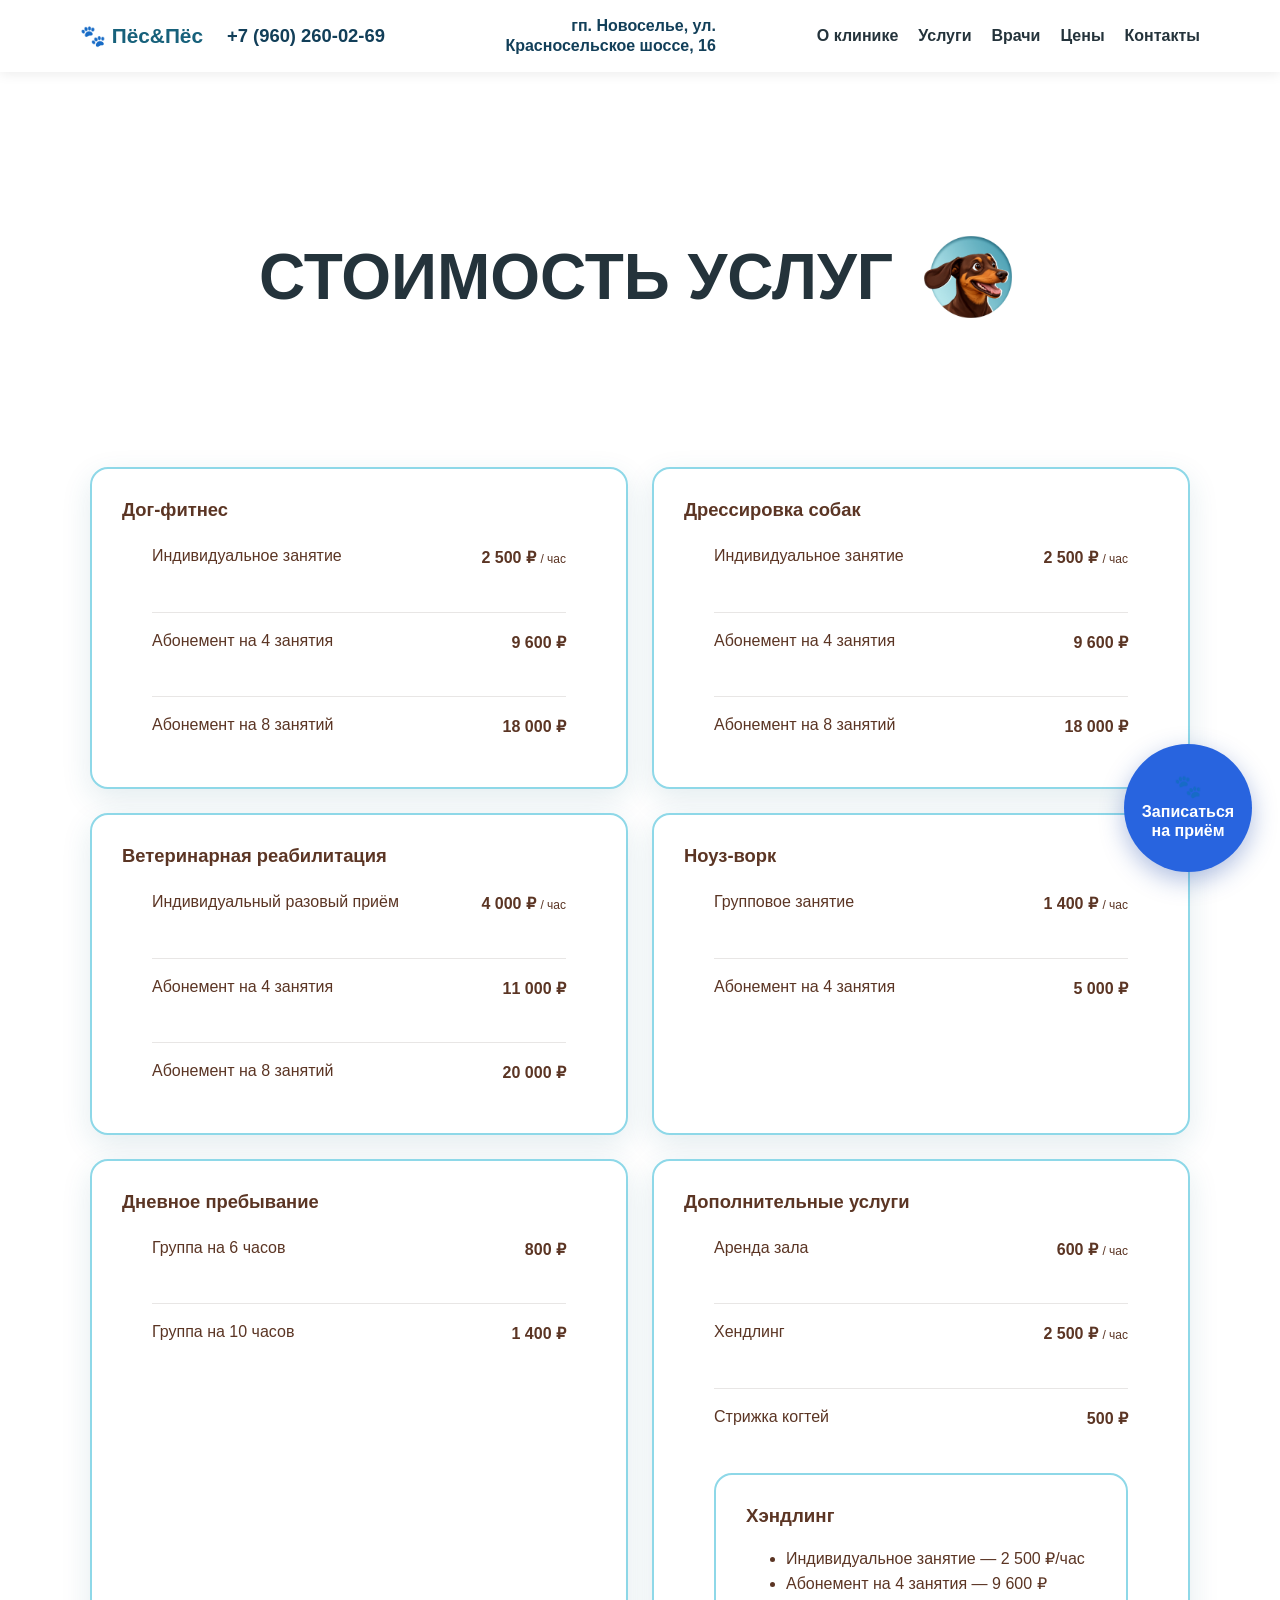
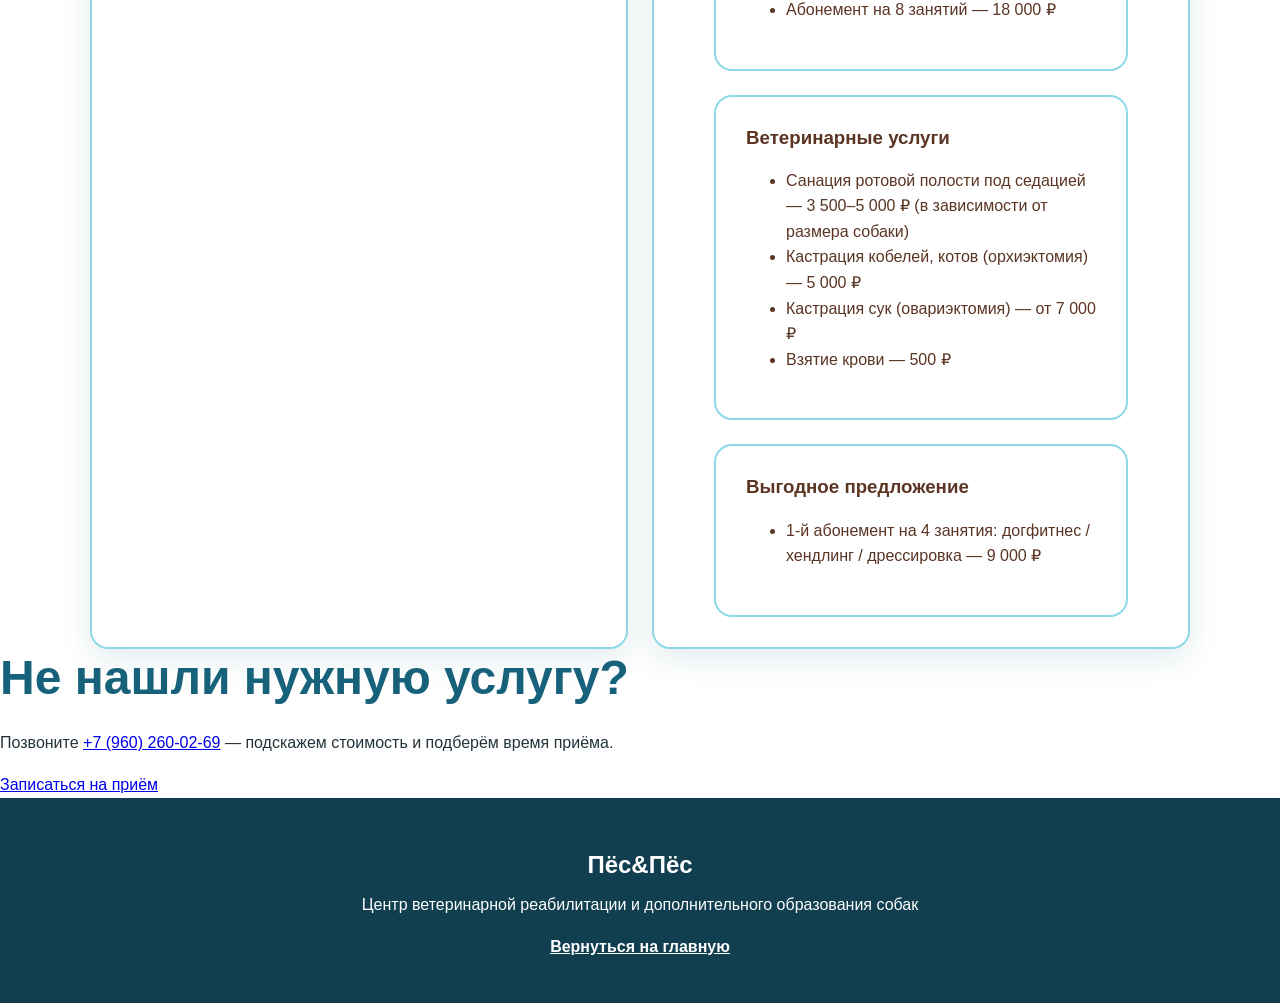
==== prices.html @ 6b0ade42 "Update prices.html" ====
<!DOCTYPE html>
<html lang="ru">
<head>
  <meta charset="UTF-8">
  <meta name="viewport" content="width=device-width, initial-scale=1.0">

  <title>Цены — Пёс&Пёс</title>

  <link rel="stylesheet" href="style.css">
</head>

<body>

  <header class="site-header">
  <div class="container header-inner">

    <a class="logo" href="index.html">
      🐾 Пёс&Пёс
    </a>

    <a class="header-phone" href="tel:+79602600269">
      +7 (960) 260-02-69
    </a>
<a
  class="header-address"
  href="https://yandex.ru/maps/?text=гп.%20Новоселье,%20ул.%20Красносельское%20шоссе,%2016"
  target="_blank"
  rel="noopener"
>
  гп. Новоселье, ул. Красносельское шоссе, 16
</a>
        <nav class="main-nav">
      <a href="index.html#about">О клинике</a>
      <a href="index.html#services">Услуги</a>
      <a href="index.html#doctors">Врачи</a>
      <a class="active" href="prices.html">Цены</a>
      <a href="index.html#contacts">Контакты</a>
    </nav>

  </div>
</header>

  <main>
  <section class="section prices-section">
      <div class="prices-title">
  <h1>СТОИМОСТЬ УСЛУГ</h1>

  <img
    class="prices-logo"
    src="logo-pes-pes.jpg"
    alt="Логотип Пёс&Пёс"
  >
</div>

  </section>

      <div class="prices-cards">

        <article class="card price-card">
          <h2>Дог-фитнес</h2>

          <div class="price-list">
            <div class="price-item">
              <span>Индивидуальное занятие</span>
              <strong>2 500 ₽ <small>/ час</small></strong>
            </div>

            <div class="price-item">
              <span>Абонемент на 4 занятия</span>
              <strong>9 600 ₽</strong>
            </div>

            <div class="price-item">
              <span>Абонемент на 8 занятий</span>
              <strong>18 000 ₽</strong>
            </div>
          </div>
        </article>

        <article class="card price-card">
          <h2>Дрессировка собак</h2>

          <div class="price-list">
            <div class="price-item">
              <span>Индивидуальное занятие</span>
              <strong>2 500 ₽ <small>/ час</small></strong>
            </div>

            <div class="price-item">
              <span>Абонемент на 4 занятия</span>
              <strong>9 600 ₽</strong>
            </div>

            <div class="price-item">
              <span>Абонемент на 8 занятий</span>
              <strong>18 000 ₽</strong>
            </div>
          </div>
        </article>

        <article class="card price-card price-card-featured">

          <h2>Ветеринарная реабилитация</h2>

          <div class="price-list">
            <div class="price-item">
              <span>Индивидуальный разовый приём</span>
              <strong>4 000 ₽ <small>/ час</small></strong>
            </div>

            <div class="price-item">
              <span>Абонемент на 4 занятия</span>
              <strong>11 000 ₽</strong>
            </div>

            <div class="price-item">
              <span>Абонемент на 8 занятий</span>
              <strong>20 000 ₽</strong>
            </div>
          </div>
        </article>

        <article class="card price-card">
          <h2>Ноуз-ворк</h2>

          <div class="price-list">
            <div class="price-item">
              <span>Групповое занятие</span>
              <strong>1 400 ₽ <small>/ час</small></strong>
            </div>

            <div class="price-item">
              <span>Абонемент на 4 занятия</span>
              <strong>5 000 ₽</strong>
            </div>
          </div>
        </article>

        <article class="card price-card">
          <h2>Дневное пребывание</h2>

          <div class="price-list">
            <div class="price-item">
              <span>Группа на 6 часов</span>
              <strong>800 ₽</strong>
            </div>

            <div class="price-item">
              <span>Группа на 10 часов</span>
              <strong>1 400 ₽</strong>
            </div>
          </div>
        </article>

        <article class="card price-card">
          <h2>Дополнительные услуги</h2>

          <div class="price-list">
            <div class="price-item">
              <span>Аренда зала</span>
              <strong>600 ₽ <small>/ час</small></strong>
            </div>

            <div class="price-item">
              <span>Хендлинг</span>
              <strong>2 500 ₽ <small>/ час</small></strong>
            </div>

            <div class="price-item">
              <span>Стрижка когтей</span>
              <strong>500 ₽</strong>
            </div>

           <div class="price-card">
           <h3>Хэндлинг</h3>
           <ul>
           <li>Индивидуальное занятие — 2 500 ₽/час</li>
           <li>Абонемент на 4 занятия — 9 600 ₽</li>
           <li>Абонемент на 8 занятий — 18 000 ₽</li>
           </ul>
           </div>

<div class="price-card">
  <h3>Ветеринарные услуги</h3>
  <ul>
    <li>Санация ротовой полости под седацией — 3 500–5 000 ₽ (в зависимости от размера собаки)</li>
    <li>Кастрация кобелей, котов (орхиэктомия) — 5 000 ₽</li>
    <li>Кастрация сук (овариэктомия) — от 7 000 ₽</li>
    <li>Взятие крови — 500 ₽</li>
  </ul>
</div>

<div class="price-card">
  <h3>Выгодное предложение</h3>
  <ul>
    <li>1-й абонемент на 4 занятия: догфитнес / хендлинг / дрессировка — 9 000 ₽</li>
  </ul>
</div>    
          </div>
        </article>
        
      </div>
    
    <div class="price-help">
  <h2>Не нашли нужную услугу?</h2>
  <p>
    Позвоните <a href="tel:+79602600269">+7 (960) 260-02-69</a>
    — подскажем стоимость и подберём время приёма.
  </p>
  <a class="price-help-button" href="#">Записаться на приём</a>
</div>
  </section>
</main>

  <footer class="site-footer">
    <div class="container">
      <p class="footer-title">Пёс&Пёс</p>

      <p>
        Центр ветеринарной реабилитации и дополнительного образования собак
      </p>

      <a href="index.html">Вернуться на главную</a>
    </div>
  </footer>

  <script src="script.js"></script>
  <a
  class="floating-appointment-button"
  href="index.html#contacts"
  aria-label="Записаться на приём"
>
  <span class="floating-button-icon">🐾</span>
  <span>Записаться<br>на приём</span>
</a>

<script src="script.js"></script>
</body>
</html>
---- style.css ----
:root {
  --blue: #76c9e8;
  --blue-dark: #17617b;
  --orange: #f29a52;
  --dark: #24333b;
  --light: #f3fbfd;
  --white: #ffffff;
  --shadow: 0 10px 30px rgba(23, 97, 123, 0.12);
}

* {
  box-sizing: border-box;
}

html {
  scroll-behavior: smooth;
}

body {
  margin: 0;
  color: var(--dark);
  background: var(--white);
  font-family: Arial, sans-serif;
  line-height: 1.6;
}

img {
  max-width: 100%;
  height: auto;
  display: block;
}

.container {
  width: min(1120px, calc(100% - 40px));
  margin: 0 auto;
}

/* Шапка */

.site-header {
  position: sticky;
  top: 0;
  z-index: 10;
  background: var(--white);
  box-shadow: 0 2px 12px rgba(0, 0, 0, 0.08);
}

.site-header .container {
  min-height: 72px;
  display: flex;
  align-items: center;
  justify-content: space-between;
  gap: 24px;
}

.logo {
  color: var(--blue-dark);
  font-size: 1.3rem;
  font-weight: 700;
  text-decoration: none;
  white-space: nowrap;
}

.main-nav {
  display: flex;
  flex-wrap: wrap;
  gap: 18px;
}

.main-nav a {
  color: var(--dark);
  text-decoration: none;
  font-weight: 600;
}

.main-nav a:hover {
  color: var(--orange);
}

/* Главный экран */

.hero {
  padding: 90px 0;
  background: linear-gradient(135deg, #e9f9fd, #bde9f5);
}

.hero-content {
  display: grid;
  grid-template-columns: 1.3fr 0.7fr;
  align-items: center;
  gap: 60px;
}

.eyebrow {
  margin: 0 0 12px;
  color: var(--blue-dark);
  font-size: 0.85rem;
  font-weight: 700;
  letter-spacing: 0.08em;
  text-transform: uppercase;
}

h1,
h2,
h3 {
  line-height: 1.2;
}

h1 {
  max-width: 720px;
  margin: 0 0 24px;
  font-size: clamp(2.2rem, 5vw, 4.5rem);
}

h2 {
  margin: 0 0 24px;
  color: var(--blue-dark);
  font-size: clamp(1.8rem, 4vw, 3rem);
}

h3 {
  margin-top: 0;
}

.hero-description {
  max-width: 620px;
  margin-bottom: 32px;
  font-size: 1.2rem;
}

.hero-logo {
  display: flex;
  justify-content: center;
}

.hero-logo img {
  width: min(300px, 80%);
  border-radius: 50%;
  box-shadow: var(--shadow);
}

/* Кнопки */

.button {
  display: inline-block;
  padding: 14px 24px;
  border-radius: 999px;
  color: var(--white);
  background: var(--orange);
  font-weight: 700;
  text-decoration: none;
  transition: transform 0.2s, background 0.2s;
}

.button:hover {
  background: #dc7e36;
  transform: translateY(-2px);
}

.button-light {
  color: var(--blue-dark);
  background: var(--white);
}

.button-light:hover {
  background: #eafaff;
}

/* Разделы */

.section {
  padding: 80px 0;
}

.section-light {
  background: var(--light);
}

.section-accent {
  color: var(--white);
  background: var(--blue-dark);
}

.section-accent h2,
.section-accent .eyebrow {
  color: var(--white);
}

/* Карточки услуг */

.cards {
  display: grid;
  grid-template-columns: repeat(3, 1fr);
  gap: 22px;
}

.card {
  padding: 26px;
  border-radius: 18px;
  background: var(--white);
  box-shadow: var(--shadow);
}

.card h3 {
  color: var(--blue-dark);
}

/* Подвал */

.site-footer {
  padding: 40px 0 24px;
  color: var(--white);
  background: #123f50;
  text-align: center;
}

.site-footer p {
  margin: 8px 0;
}

.site-footer a {
  display: inline-block;
  margin: 8px 0 20px;
  color: var(--white);
  font-weight: 700;
}

.site-footer a:hover {
  color: var(--orange);
}

.footer-title {
  font-size: 1.5rem;
  font-weight: 700;
}

.footer-copy {
  margin-top: 24px !important;
  color: #b9d7df;
  font-size: 0.9rem;
}

/* Мобильная версия */

@media (max-width: 760px) {
  .site-header .container {
    align-items: flex-start;
    flex-direction: column;
    padding: 16px 0;
  }

  .main-nav {
    gap: 10px 14px;
  }

  .main-nav a {
    font-size: 0.9rem;
  }

  .hero {
    padding: 60px 0;
  }

  .hero-content {
    grid-template-columns: 1fr;
    gap: 36px;
  }

  .hero-logo {
    order: -1;
  }

  .hero-logo img {
    width: 190px;
  }

  .section {
    padding: 56px 0;
  }

  .cards {
    grid-template-columns: 1fr;
  }
}

.contact-content {
  display: flex;
  align-items: center;
  justify-content: space-between;
  gap: 32px;
}

.contact-content h2 {
  margin-bottom: 16px;
}

.contact-content p:not(.eyebrow) {
  max-width: 650px;
}

@media (max-width: 760px) {
  .contact-content {
    align-items: flex-start;
    flex-direction: column;
  }
}
.card {
  transition: transform 0.2s, box-shadow 0.2s;
}

.card:hover {
  transform: translateY(-5px);
  box-shadow: 0 16px 35px rgba(23, 97, 123, 0.2);
}
.doctors-cards {
  align-items: stretch;
}

.doctor-card {
  overflow: hidden;
}

.doctor-photo {
  display: block;
  width: 100%;
  height: 260px;
  object-fit: cover;
  border-radius: 12px;
  margin-bottom: 20px;
}

.doctor-position {
  color: #17617b;
  font-weight: 700;
}
.doctors-cards {
  align-items: stretch;
}

.doctor-card {
  overflow: hidden;
}

.doctor-photo {
  display: block;
  width: 100%;
  height: 260px;
  object-fit: cover;
  border-radius: 12px;
  margin-bottom: 20px;
}

.doctor-position {
  color: #17617b;
  font-weight: 700;
}
.contact-info {
  margin: 28px 0;
}

.contact-info p {
  margin: 12px 0;
}

.contact-info a {
  color: inherit;
  font-weight: 700;
}

.contact-info a:hover {
  opacity: 0.8;
}
.header-inner {
  display: flex;
  align-items: center;
  gap: 28px;
}

.main-nav {
  display: flex;
  align-items: center;
  gap: 20px;
  margin-left: auto;
}

.price-button {
  flex-shrink: 0;
  white-space: nowrap;
}
@media (max-width: 700px) {
  .header-inner {
    flex-wrap: wrap;
  }

  .main-nav {
    order: 3;
    width: 100%;
    margin-left: 0;
    justify-content: center;
    flex-wrap: wrap;
  }

  .price-button {
    margin-left: auto;
  }
}
.prices-cards {
  display: grid;
  grid-template-columns: repeat(3, 1fr);
  gap: 18px;
}

.price-card {
  padding: 20px;
  min-height: auto;
}

.price-card h2 {
  margin: 0 0 12px;
  font-size: 1.15rem;
}

.price-card p {
  margin: 0;
  font-size: 1.1rem;
  font-weight: 700;
  color: #8a5a3b;
}

@media (max-width: 800px) {
  .prices-cards {
    grid-template-columns: repeat(2, 1fr);
  }
}

@media (max-width: 520px) {
  .prices-cards {
    grid-template-columns: 1fr;
  }

  .price-card {
    padding: 16px;
  }
}
.gallery {
  margin-top: 56px;
  overflow: hidden;
}

.gallery h3,
.gallery .eyebrow {
  text-align: center;
}

.photo-marquee {
  width: 100vw;
  margin-left: calc(50% - 50vw);
  overflow: hidden;
  padding: 12px 0;
}

.photo-marquee-track {
  display: flex;
  width: max-content;
  animation: photo-scroll 45s linear infinite;
}

.photo-marquee-group {
  display: flex;
  gap: 14px;
  padding-right: 14px;
  flex-shrink: 0;
}

.photo-marquee img {
  display: block;
  width: 230px;
  height: 300px;
  object-fit: cover;
  border-radius: 0 28px 28px 0;
  flex-shrink: 0;
}

@keyframes photo-scroll {
  from {
    transform: translateX(0);
  }

  to {
    transform: translateX(-50%);
  }
}

@media (max-width: 600px) {
  .photo-marquee img {
    width: 150px;
    height: 210px;
    border-radius: 0 20px 20px 0;
  }

  .photo-marquee-group {
    gap: 10px;
    padding-right: 10px;
  }

  .photo-marquee-track {
    animation-duration: 35s;
  }
}
.reviews-section {
  padding: 80px 0;
  background: #f4f8fc;
  overflow: hidden;
}

.reviews-section h2 {
  margin-bottom: 28px;
  color: #18243a;
  text-transform: uppercase;
}

.reviews-summary {
  display: flex;
  align-items: center;
  gap: 24px;
  margin-bottom: 28px;
}

.rating {
  display: flex;
  align-items: center;
  gap: 12px;
  padding: 12px 18px;
  border-radius: 24px;
  background: #ffffff;
}

.rating strong {
  font-size: 1.5rem;
  color: #18243a;
}

.rating span,
.review-stars {
  color: #ffb51b;
  letter-spacing: 2px;
}

.rating small {
  color: #69758a;
}

.reviews-list {
  display: flex;
  align-items: stretch;
  gap: 16px;
  overflow-x: auto;
  padding: 8px 4px 20px;
  scrollbar-width: thin;
}

.review-card {
  display: flex;
  flex-direction: column;
  width: 100%;
  min-width: 0;
  min-height: 620px;
  box-sizing: border-box;
  padding: 24px;
  border-radius: 28px;
  background: #ffffff;
  box-shadow: 0 4px 12px rgba(36, 62, 92, 0.1);
}

.review-author {
  display: flex;
  align-items: center;
  gap: 12px;
}

.review-avatar {
  display: flex;
  align-items: center;
  justify-content: center;
  width: 42px;
  height: 42px;
  border-radius: 50%;
  background: #dff1ff;
  color: #2472ed;
  font-weight: 700;
  font-size: 1.2rem;
}

.review-author strong,
.review-author small {
  display: block;
}

.review-author small {
  margin-top: 4px;
  color: #7a8698;
}

.review-stars {
  margin: 18px 0 12px;
}

.review-card p {
  flex-grow: 1;
  line-height: 1.6;
  color: #59677c;
}

.review-link {
  margin-top: auto;
  color: #2472ed;
  font-weight: 700;
  text-decoration: none;
}

.reviews-button {
  margin-top: 20px;
}
.reviews-list {
  display: grid;
  grid-template-columns: repeat(3, minmax(0, 1fr));
  gap: 16px;
  width: 100%;
  overflow: visible;
  padding: 8px 0 20px;
}

.review-card {
  width: 100%;
  min-width: 0;
  box-sizing: border-box;
}
.contacts-layout {
  display: grid;
  grid-template-columns: minmax(280px, 0.8fr) minmax(400px, 1.2fr);
  gap: 56px;
  align-items: center;
}

.contacts-content {
  max-width: 460px;
}

.contacts-content h2 {
  margin-bottom: 20px;
}

.contacts-content > p:not(.eyebrow) {
  line-height: 1.6;
}

.contacts-map {
  width: 100%;
  overflow: hidden;
  border-radius: 24px;
  box-shadow: 0 10px 30px rgba(55, 42, 32, 0.15);
}

.contacts-map iframe {
  display: block;
  width: 100%;
  min-height: 400px;
  border: 0;
}

@media (max-width: 800px) {
  .contacts-layout {
    grid-template-columns: 1fr;
    gap: 32px;
  }

  .contacts-content {
    max-width: none;
  }

  .contacts-map iframe {
    min-height: 320px;
  }
}
.prices-section {
  background: #fffaf5;
}

.section-intro {
  max-width: 650px;
  margin: 0 0 40px;
  line-height: 1.6;
  color: #66574d;
}

.prices-cards {
  display: grid;
  grid-template-columns: repeat(2, minmax(0, 1fr));
  gap: 24px;
}

.price-card {
  padding: 30px;
}

.price-card h2 {
  margin: 0 0 24px;
}

.price-list {
  display: flex;
  flex-direction: column;
  gap: 0;
}

.price-item {
  display: flex;
  align-items: flex-start;
  justify-content: space-between;
  gap: 20px;
  padding: 17px 0;
  border-top: 1px solid rgba(70, 52, 40, 0.12);
}

.price-item:first-child {
  border-top: 0;
  padding-top: 0;
}

.price-item span {
  line-height: 1.4;
  color: #66574d;
}

.price-item strong {
  flex-shrink: 0;
  color: #9a603d;
  text-align: right;
  white-space: nowrap;
}

.price-item small {
  font-size: 0.75em;
  font-weight: 400;
}

.price-card-featured {
  border: 2px solid #c8895d;
}

.price-label,
.price-bonus-label {
  display: inline-block;
  margin-bottom: 14px;
  color: #a86640;
  font-size: 0.8rem;
  font-weight: 700;
  letter-spacing: 0.08em;
  text-transform: uppercase;
}

.price-bonus {
  display: flex;
  align-items: center;
  justify-content: space-between;
  gap: 30px;
  margin-top: 24px;
  padding: 28px 32px;
  border-radius: 20px;
  color: #fff;
  background: #a86640;
}

.price-bonus h2 {
  margin: 0 0 8px;
}

.price-bonus p {
  margin: 0;
  line-height: 1.5;
}

.price-bonus > strong {
  flex-shrink: 0;
  font-size: 1.7rem;
  white-space: nowrap;
}

.price-note {
  max-width: 650px;
  margin: 32px 0 24px;
  line-height: 1.6;
  color: #66574d;
}

@media (max-width: 700px) {
  .prices-cards {
    grid-template-columns: 1fr;
  }

  .price-item {
    flex-direction: column;
    gap: 7px;
  }

  .price-item strong {
    text-align: left;
  }

  .price-bonus {
    align-items: flex-start;
    flex-direction: column;
    padding: 24px;
  }
}
.prices-section {
  background: #ffffff;
}

.price-groups {
  max-width: 100%;
  margin-top: 36px;
  border: 1px solid #d9e2ea;
  border-radius: 22px;
  overflow: hidden;
  background: #ffffff;
}

.price-group-header {
  display: flex;
  align-items: center;
  justify-content: space-between;
  width: 100%;
  padding: 18px 24px;
  border: 0;
  color: #0d2b4d;
  background: #ffffff;
  font: inherit;
  text-align: left;
  cursor: pointer;
}

.price-group-header > span:first-child {
  display: flex;
  align-items: baseline;
  gap: 10px;
}

.price-group-header strong {
  font-size: 1.25rem;
}

.price-group-header small {
  color: #60758a;
  font-size: 0.9rem;
}

.price-arrow {
  color: #52687b;
  font-size: 1.4rem;
  line-height: 1;
}

.price-group-content {
  border-top: 1px solid #e1e8ee;
}

.price-row {
  display: flex;
  align-items: center;
  justify-content: space-between;
  gap: 30px;
  padding: 11px 24px;
  color: #092b50;
  font-size: 1rem;
  line-height: 1.45;
}

.price-row:nth-child(odd) {
  background: #f1f7fb;
}

.price-row span {
  max-width: 850px;
}

.price-row strong {
  flex-shrink: 0;
  color: #061d38;
  white-space: nowrap;
}

@media (max-width: 650px) {
  .price-group-header {
    padding: 16px;
  }

  .price-group-header > span:first-child {
    align-items: flex-start;
    flex-direction: column;
    gap: 3px;
  }

  .price-row {
    align-items: flex-start;
    flex-direction: column;
    gap: 5px;
    padding: 13px 16px;
  }

  .price-row strong {
    font-size: 0.95rem;
  }
}
.header-inner {
  display: flex;
  align-items: center;
  gap: 28px;
}

.header-address {
  margin-left: auto;
  color: #5f5148;
  font-size: 0.85rem;
  line-height: 1.35;
  text-align: right;
}

.header-phone {
  color: #123f59;
  font-size: 1.15rem;
  font-weight: 700;
  text-decoration: none;
  white-space: nowrap;
}

.header-phone:hover {
  color: #0b6d8f;
}

@media (max-width: 1000px) {
  .header-inner {
    flex-wrap: wrap;
  }

  .header-address {
    margin-left: 0;
  }

   .header-phone {
    margin-left: auto;
  }
}

@media (max-width: 700px) {
  .header-address {
    order: 3;
    width: 100%;
    text-align: left;
  }
      .header-phone {
    margin-left: auto;
  }
}

  .header-address {
    font-size: 0.8rem;
  }
}
.price-card {
  border: 2px solid #8ed8e8;
  border-radius: 18px;
  background: #ffffff;
  box-sizing: border-box;
}
.floating-appointment-button {
  position: fixed;
  right: 28px;
  bottom: 28px;
  z-index: 1000;

  display: flex;
  align-items: center;
  justify-content: center;
  flex-direction: column;
  gap: 5px;

  width: 128px;
  height: 128px;
  padding: 14px;
  box-sizing: border-box;

  border: 0;
  border-radius: 50%;

  color: #ffffff;
  background: #2864df;
  box-shadow: 0 8px 24px rgba(29, 73, 170, 0.35);

  font-size: 1rem;
  font-weight: 700;
  line-height: 1.15;
  text-align: center;
  text-decoration: none;

  animation: appointment-pulse 1.4s ease-in-out infinite;
}

.floating-appointment-button:hover {
  color: #ffffff;
  background: #1d54c5;
}

.floating-button-icon {
  font-size: 1.4rem;
  line-height: 1;
}

@keyframes appointment-pulse {
  0% {
    transform: scale(1);
    box-shadow:
      0 0 0 0 rgba(40, 100, 223, 0.7),
      0 8px 24px rgba(29, 73, 170, 0.35);
  }

  50% {
    transform: scale(1.12);
    box-shadow:
      0 0 0 24px rgba(40, 100, 223, 0),
      0 14px 34px rgba(29, 73, 170, 0.55);
  }

  100% {
    transform: scale(1);
    box-shadow:
      0 0 0 0 rgba(40, 100, 223, 0),
      0 8px 24px rgba(29, 73, 170, 0.35);
  }
}

@media (max-width: 600px) {
  .floating-appointment-button {
    right: 16px;
    bottom: 18px;
    width: 96px;
    height: 96px;
    font-size: 0.78rem;
    animation-duration: 1.5s;
  }

  .floating-button-icon {
    font-size: 1.1rem;
  }
}
.main-nav a.active {
  padding: 0;
  border-radius: 0;
  color: inherit;
  background: transparent;
}
/* Голубая рамка у всех карточек цен */
.price-card,
.price-card-featured {
  border: 2px solid #2864df !important;
  border-radius: 18px;
  box-sizing: border-box;
  background: #ffffff;
}
.main-nav a.active,
.main-nav a.active:hover,
.main-nav a.active:focus,
.main-nav a.active:visited {
  color: inherit !important;
  background: transparent !important;
  border: 0 !important;
  border-radius: 0 !important;
  box-shadow: none !important;
  padding: 0 !important;
}
.main-nav a[href="prices.html"],
.main-nav a[href="prices.html"]:hover,
.main-nav a[href="prices.html"]:focus {
  color: inherit !important;
  background: transparent !important;
  border: 0 !important;
  border-radius: 0 !important;
  box-shadow: none !important;
  padding: 0 !important;
}
header a.button.price-button {
  display: inline !important;
  padding: 0 !important;
  border: 0 !important;
  border-radius: 0 !important;
  color: inherit !important;
  background: transparent !important;
  box-shadow: none !important;
  font: inherit !important;
}
.price-link,
.price-link:visited,
.price-link:hover,
.price-link:focus,
.price-link:active {
  position: relative;
  z-index: 10;
  display: inline-block;
  color: #123f59;
  background: transparent;
  text-decoration: none;
  border: 0;
  border-radius: 0;
  box-shadow: none;
}

.price-link:hover {
  color: #0b6d8f;
}
nav a[href="prices.html"],
nav a[href="prices.html"]:visited,
nav a[href="prices.html"]:hover,
nav a[href="prices.html"]:focus {
  color: #123f59;
  text-decoration: none;
}
.price-link {
  position: relative;
  z-index: 10;
  pointer-events: auto;
  cursor: pointer;
}
.prices-hero h1 {
  text-transform: uppercase;
  font-size: 42px;
  font-weight: 700;
}
.prices-title {
  display: flex;
  align-items: center;
  gap: 35px;
  width: min(100% - 60px, 1100px);
  margin-bottom: 60px;
}

.prices-title h1 {
  margin: 0;
}

.prices-logo {
  width: 80px !important;
  height: 80px !important;
  object-fit: contain;
  margin-left: 20px;
}
.prices-title {
  display: flex;
  align-items: center;
  gap: 24px;
  margin-bottom: 45px;
}

.prices-title h1 {
  margin: 0;
}

.prices-logo {
  width: 90px;
  height: auto;
  object-fit: contain;
}

.prices-grid {
  width: min(100% - 40px, 1200px);
  margin: 0 auto;
  display: grid;
  grid-template-columns: repeat(2, minmax(0, 1fr));
  gap: 24px;
}

.prices-grid .price-card {
  border: 2px solid #8ed8e8 !important;
  border-radius: 18px;
  background: #ffffff;
  box-sizing: border-box;
}

@media (max-width: 700px) {
  .prices-grid {
    width: calc(100% - 30px);
    grid-template-columns: 1fr;
  }
}
/* Контейнер с карточками */
.prices-grid,
.price-list,
.prices-cards {
  width: min(100% - 60px, 1100px) !important;
  max-width: 1100px !important;
  margin-left: auto !important;
  margin-right: auto !important;
  grid-template-columns: repeat(2, minmax(0, 1fr)) !important;
  gap: 24px !important;
}

/* Карточки */
.price-card {
  width: 100%;
  max-width: none;
  box-sizing: border-box;
}
.price-card {
  border: 2px solid #8ed8e8 !important;
  border-radius: 18px;
  background: #ffffff;
}
.price-card,
.price-card h2,
.price-card h3,
.price-card h4,
.price-card p,
.price-card span,
.price-card strong,
.price-card li {
  color: #5b3524 !important;
}
@media (max-width: 700px) {
  .prices-grid,
  .price-list,
  .prices-cards {
    width: calc(100% - 30px) !important;
    grid-template-columns: 1fr !important;
  }

  .prices-title {
    width: calc(100% - 30px);
    gap: 15px;
  }

  .prices-title h1 {
    font-size: 30px;
  }

  .prices-logo {
    width: 75px !important;
    height: 75px !important;
    margin-left: 0;
  }
}
.prices-title {
  width: 100% !important;
  max-width: none !important;
  display: flex;
  justify-content: center;
  align-items: center;
  gap: 28px;
  margin: 75px auto 60px !important;
  padding: 0;
  box-sizing: border-box;
}

.prices-title h1 {
  margin: 0;
  text-align: center;
  font-size: 64px;
  line-height: 1;
}

.prices-logo {
  width: 100px !important;
  height: 100px !important;
  margin: 0 !important;
  object-fit: contain;
  flex: 0 0 auto;
}
@media (max-width: 700px) {
  .prices-title {
    gap: 12px;
    margin-top: 45px !important;
    margin-bottom: 40px !important;
  }

  .prices-title h1 {
    font-size: 30px;
  }

  .prices-logo {
    width: 60px !important;
    height: 60px !important;
  }
}
.header-address {
  display: block;
  max-width: 230px;
  color: #123f59;
  font-size: 16px;
  font-weight: 600;
  line-height: 1.25;
  text-decoration: none;
}

.header-address:hover {
  color: #0b6d8f;
  text-decoration: underline;
}
@media (max-width: 900px) {
  .header-address {
    max-width: 180px;
    font-size: 14px;
  }
}

@media (max-width: 700px) {
  .header-address {
    .header-address {
  max-width: 150px;
  font-size: 12px;
  }
}
.prices-grid,
.price-list,
.prices-cards {
  display: grid;
  grid-template-columns: repeat(3, minmax(0, 1fr)) !important;
  gap: 24px !important;
  align-items: stretch;
}

@media (max-width: 1000px) {
  .prices-grid,
  .price-list,
  .prices-cards {
    grid-template-columns: repeat(2, minmax(0, 1fr)) !important;
  }
}

@media (max-width: 700px) {
  .prices-grid,
  .price-list,
  .prices-cards {
    grid-template-columns: 1fr !important;
  }
}
.price-help {
  width: min(100% - 60px, 800px);
  margin: 50px auto 0;
  padding: 35px 40px;
  border: 2px solid #8ed8e8;
  border-radius: 18px;
  background: #ffffff;
  box-sizing: border-box;
  text-align: center;
}

.price-help h2 {
  margin: 0 0 12px;
  color: #5b3524;
  font-size: 28px;
}

.price-help p {
  margin: 0 0 25px;
  color: #5b3524;
  font-size: 18px;
}

.price-help a {
  color: #5b3524;
}

.price-help-button {
  display: inline-block;
  padding: 14px 32px;
  border-radius: 999px;
  background: #159fca;
  color: #ffffff !important;
  font-weight: 700;
  text-decoration: none;
}

.price-help-button:hover {
  background: #0b6d8f;
}
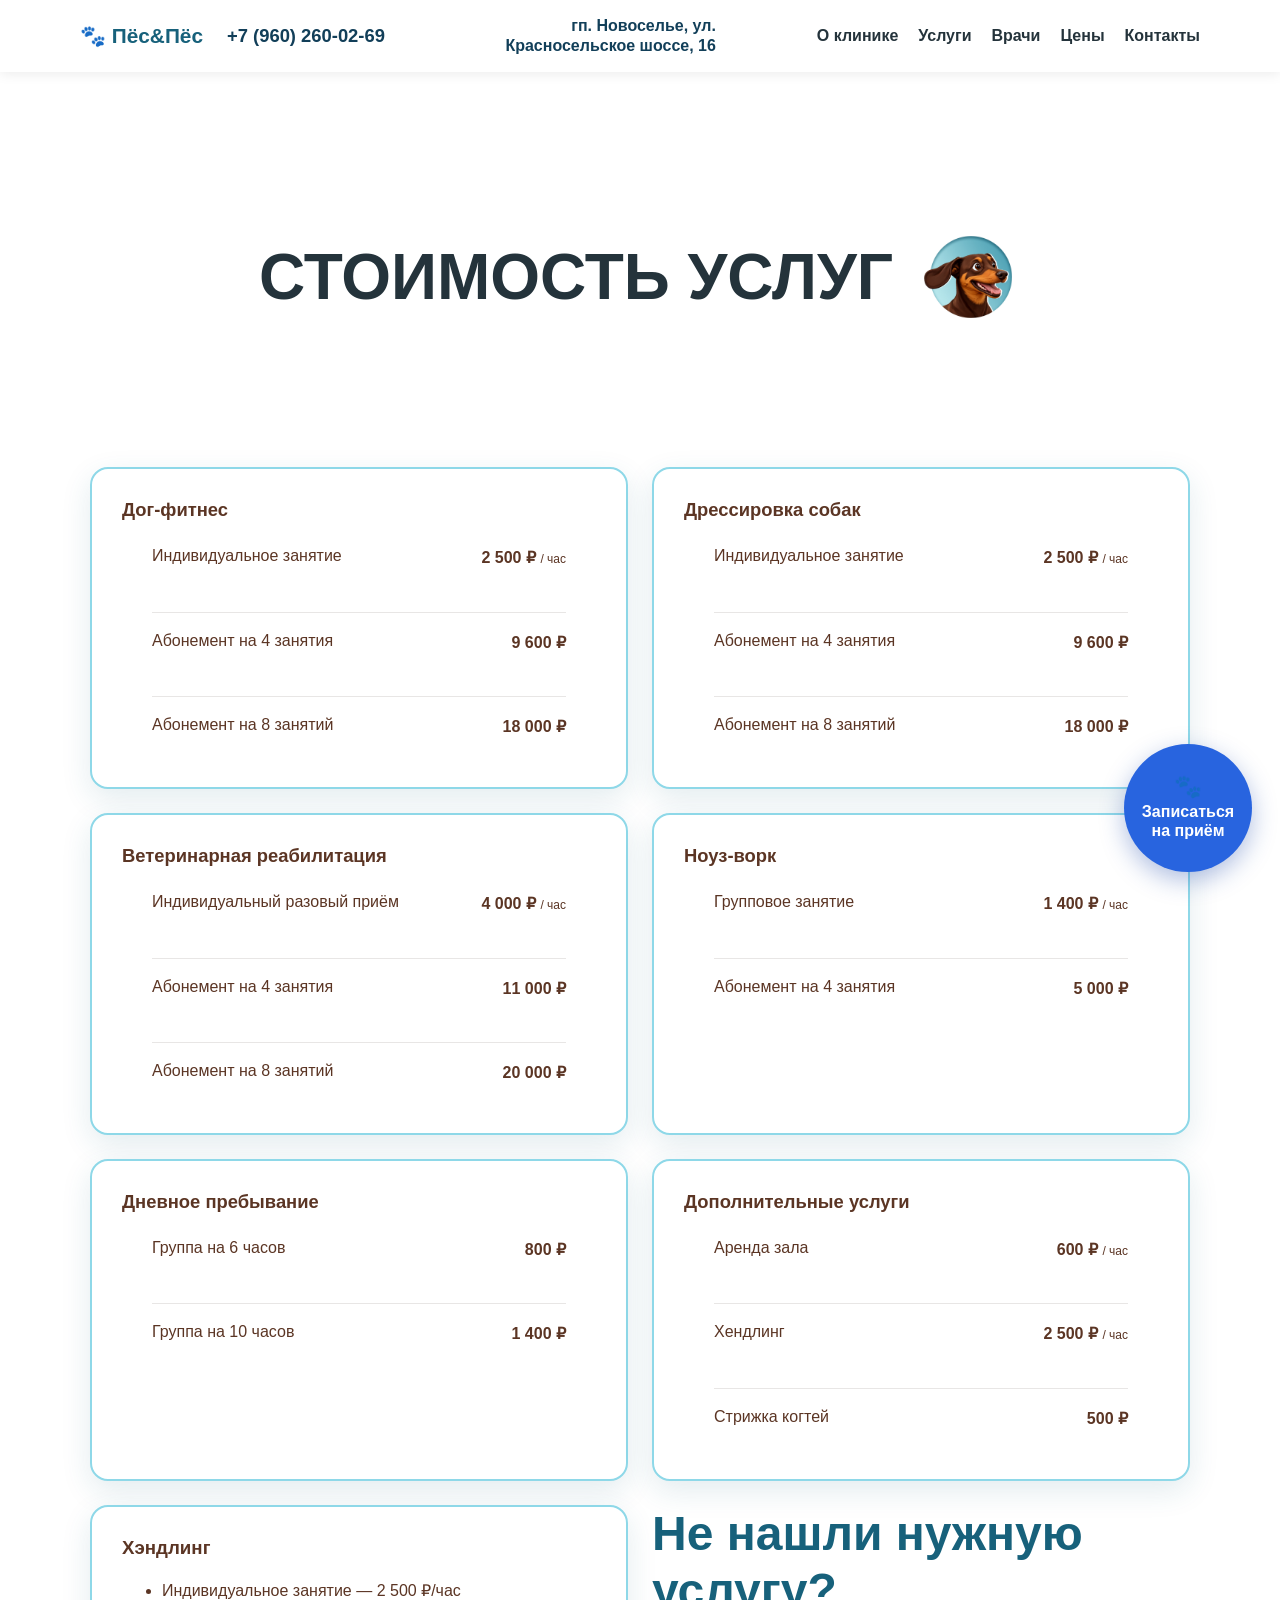
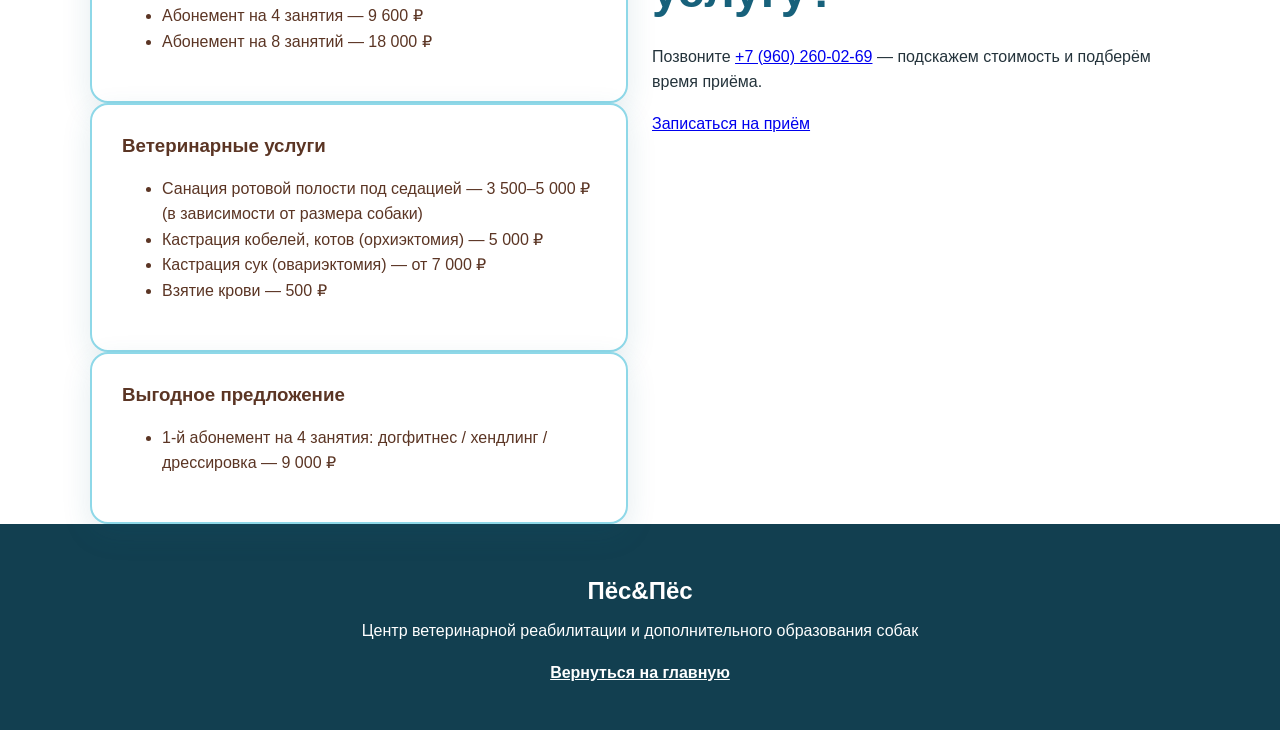
==== commit 2facbfe5: "Update prices.html" ====
--- a/prices.html
+++ b/prices.html
@@ -153,54 +153,58 @@
         </article>
 
         <article class="card price-card">
-          <h2>Дополнительные услуги</h2>
-
-          <div class="price-list">
-            <div class="price-item">
-              <span>Аренда зала</span>
-              <strong>600 ₽ <small>/ час</small></strong>
-            </div>
-
-            <div class="price-item">
-              <span>Хендлинг</span>
-              <strong>2 500 ₽ <small>/ час</small></strong>
-            </div>
-
-            <div class="price-item">
-              <span>Стрижка когтей</span>
-              <strong>500 ₽</strong>
-            </div>
-
-           <div class="price-card">
-           <h3>Хэндлинг</h3>
-           <ul>
-           <li>Индивидуальное занятие — 2 500 ₽/час</li>
-           <li>Абонемент на 4 занятия — 9 600 ₽</li>
-           <li>Абонемент на 8 занятий — 18 000 ₽</li>
-           </ul>
-           </div>
-
-<div class="price-card">
-  <h3>Ветеринарные услуги</h3>
-  <ul>
-    <li>Санация ротовой полости под седацией — 3 500–5 000 ₽ (в зависимости от размера собаки)</li>
-    <li>Кастрация кобелей, котов (орхиэктомия) — 5 000 ₽</li>
-    <li>Кастрация сук (овариэктомия) — от 7 000 ₽</li>
-    <li>Взятие крови — 500 ₽</li>
-  </ul>
-</div>
-
-<div class="price-card">
-  <h3>Выгодное предложение</h3>
-  <ul>
-    <li>1-й абонемент на 4 занятия: догфитнес / хендлинг / дрессировка — 9 000 ₽</li>
-  </ul>
-</div>    
-          </div>
-        </article>
-        
-      </div>
-    
+  <h2>Дополнительные услуги</h2>
+
+  <div class="price-list">
+    <div class="price-item">
+      <span>Аренда зала</span>
+      <strong>600 ₽ <small>/ час</small></strong>
+    </div>
+
+    <div class="price-item">
+      <span>Хендлинг</span>
+      <strong>2 500 ₽ <small>/ час</small></strong>
+    </div>
+
+    <div class="price-item">
+      <span>Стрижка когтей</span>
+      <strong>500 ₽</strong>
+    </div>
+  </div>
+</article>
+
+<section class="extra-prices">
+  <div class="extra-prices-grid">
+
+    <article class="card price-card">
+      <h3>Хэндлинг</h3>
+      <ul>
+        <li>Индивидуальное занятие — 2 500 ₽/час</li>
+        <li>Абонемент на 4 занятия — 9 600 ₽</li>
+        <li>Абонемент на 8 занятий — 18 000 ₽</li>
+      </ul>
+    </article>
+
+    <article class="card price-card">
+      <h3>Ветеринарные услуги</h3>
+      <ul>
+        <li>Санация ротовой полости под седацией — 3 500–5 000 ₽ (в зависимости от размера собаки)</li>
+        <li>Кастрация кобелей, котов (орхиэктомия) — 5 000 ₽</li>
+        <li>Кастрация сук (овариэктомия) — от 7 000 ₽</li>
+        <li>Взятие крови — 500 ₽</li>
+      </ul>
+    </article>
+
+    <article class="card price-card">
+      <h3>Выгодное предложение</h3>
+      <ul>
+        <li>1-й абонемент на 4 занятия: догфитнес / хендлинг / дрессировка — 9 000 ₽</li>
+      </ul>
+    </article>
+
+  </div>
+</section>
+   
     <div class="price-help">
   <h2>Не нашли нужную услугу?</h2>
   <p>
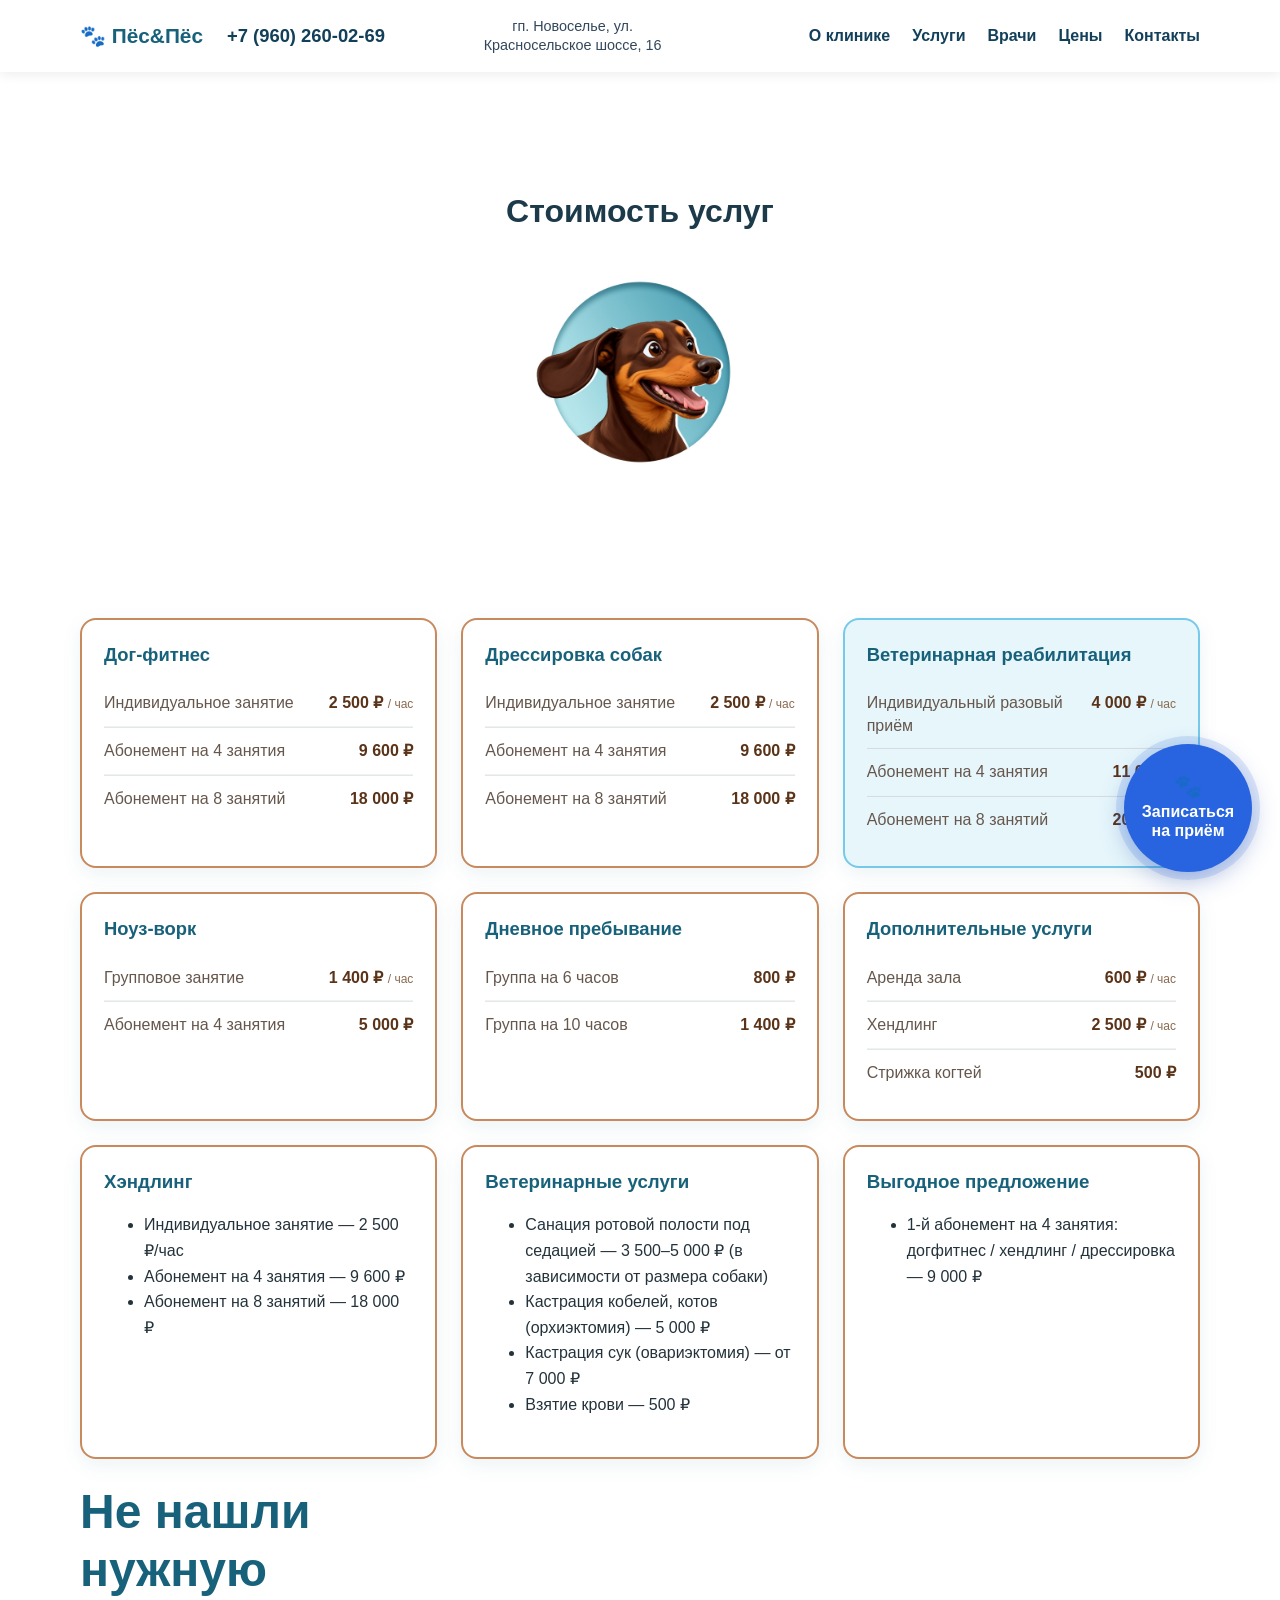
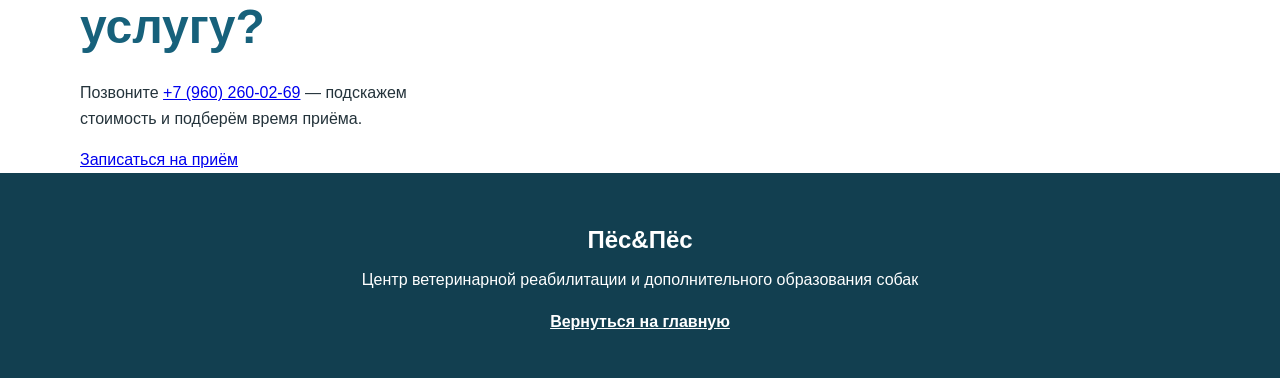
==== commit 044082d8: "Update prices.html" ====
--- a/prices.html
+++ b/prices.html
@@ -42,14 +42,11 @@
 
   <main>
   <section class="section prices-section">
-      <div class="prices-title">
-  <h1>СТОИМОСТЬ УСЛУГ</h1>
-
-  <img
-    class="prices-logo"
-    src="logo-pes-pes.jpg"
-    alt="Логотип Пёс&Пёс"
-  >
+     <div class="prices-head">
+  <h1 class="prices-title">Стоимость услуг</h1>
+  <div class="prices-logo">
+    <img src="logo-pes-pes.jpg" alt="Логотип Пёс&Пёс">
+  </div>
 </div>
 
   </section>
--- a/style.css
+++ b/style.css
@@ -35,7 +35,7 @@
   margin: 0 auto;
 }
 
-/* Шапка */
+/* РЁР°РїРєР° */
 
 .site-header {
   position: sticky;
@@ -77,7 +77,7 @@
   color: var(--orange);
 }
 
-/* Главный экран */
+/* Р“Р»Р°РІРЅС‹Р№ СЌРєСЂР°РЅ */
 
 .hero {
   padding: 90px 0;
@@ -139,7 +139,7 @@
   box-shadow: var(--shadow);
 }
 
-/* Кнопки */
+/* РљРЅРѕРїРєРё */
 
 .button {
   display: inline-block;
@@ -166,7 +166,7 @@
   background: #eafaff;
 }
 
-/* Разделы */
+/* Р Р°Р·РґРµР»С‹ */
 
 .section {
   padding: 80px 0;
@@ -186,7 +186,7 @@
   color: var(--white);
 }
 
-/* Карточки услуг */
+/* РљР°СЂС‚РѕС‡РєРё СѓСЃР»СѓРі */
 
 .cards {
   display: grid;
@@ -205,7 +205,7 @@
   color: var(--blue-dark);
 }
 
-/* Подвал */
+/* РџРѕРґРІР°Р» */
 
 .site-footer {
   padding: 40px 0 24px;
@@ -240,7 +240,7 @@
   font-size: 0.9rem;
 }
 
-/* Мобильная версия */
+/* РњРѕР±РёР»СЊРЅР°СЏ РІРµСЂСЃРёСЏ */
 
 @media (max-width: 760px) {
   .site-header .container {
@@ -744,10 +744,6 @@
   font-weight: 400;
 }
 
-.price-card-featured {
-  border: 2px solid #c8895d;
-}
-
 .price-label,
 .price-bonus-label {
   display: inline-block;
@@ -927,48 +923,52 @@
 }
 
 .header-phone {
-  color: #123f59;
-  font-size: 1.15rem;
-  font-weight: 700;
+  color: #122b4a;
+  font-size: 1.55rem;
+  font-weight: 800;
   text-decoration: none;
   white-space: nowrap;
 }
 
 .header-phone:hover {
-  color: #0b6d8f;
-}
-
-@media (max-width: 1000px) {
+  color: #a86640;
+}
+
+@media (max-width: 900px) {
   .header-inner {
     flex-wrap: wrap;
   }
 
-  .header-address {
-    margin-left: 0;
-  }
-
-   .header-phone {
-    margin-left: auto;
-  }
-}
-
-@media (max-width: 700px) {
   .header-address {
     order: 3;
     width: 100%;
+    margin-left: 0;
     text-align: left;
   }
-      .header-phone {
+
+  .header-phone {
     margin-left: auto;
-  }
-}
+    font-size: 1.2rem;
+  }
+}
+
+@media (max-width: 650px) {
+  .header-inner {
+    gap: 16px;
+  }
+
+  .header-phone {
+    width: 100%;
+    margin-left: 0;
+    font-size: 1.25rem;
+  }
 
   .header-address {
     font-size: 0.8rem;
   }
 }
 .price-card {
-  border: 2px solid #8ed8e8;
+  border: 2px solid #c8895d;
   border-radius: 18px;
   background: #ffffff;
   box-sizing: border-box;
@@ -988,14 +988,15 @@
   width: 128px;
   height: 128px;
   padding: 14px;
-  box-sizing: border-box;
 
   border: 0;
   border-radius: 50%;
 
   color: #ffffff;
   background: #2864df;
-  box-shadow: 0 8px 24px rgba(29, 73, 170, 0.35);
+  box-shadow:
+    0 0 0 8px rgba(40, 100, 223, 0.15),
+    0 8px 24px rgba(29, 73, 170, 0.35);
 
   font-size: 1rem;
   font-weight: 700;
@@ -1003,12 +1004,21 @@
   text-align: center;
   text-decoration: none;
 
-  animation: appointment-pulse 1.4s ease-in-out infinite;
+  animation: appointment-pulse 2s ease-in-out infinite;
+  transition:
+    transform 0.25s ease,
+    background 0.25s ease;
 }
 
 .floating-appointment-button:hover {
   color: #ffffff;
   background: #1d54c5;
+  transform: scale(1.06);
+}
+
+.floating-appointment-button:focus-visible {
+  outline: 4px solid rgba(40, 100, 223, 0.35);
+  outline-offset: 5px;
 }
 
 .floating-button-icon {
@@ -1017,367 +1027,245 @@
 }
 
 @keyframes appointment-pulse {
-  0% {
-    transform: scale(1);
+  0%,
+  100% {
     box-shadow:
-      0 0 0 0 rgba(40, 100, 223, 0.7),
+      0 0 0 8px rgba(40, 100, 223, 0.15),
       0 8px 24px rgba(29, 73, 170, 0.35);
   }
 
   50% {
-    transform: scale(1.12);
     box-shadow:
-      0 0 0 24px rgba(40, 100, 223, 0),
-      0 14px 34px rgba(29, 73, 170, 0.55);
-  }
-
-  100% {
-    transform: scale(1);
-    box-shadow:
-      0 0 0 0 rgba(40, 100, 223, 0),
-      0 8px 24px rgba(29, 73, 170, 0.35);
-  }
-}
-
+      0 0 0 18px rgba(40, 100, 223, 0),
+      0 10px 30px rgba(29, 73, 170, 0.45);
+  }
+}
 @media (max-width: 600px) {
   .floating-appointment-button {
     right: 16px;
     bottom: 18px;
-    width: 96px;
-    height: 96px;
+    width: 92px;
+    height: 92px;
     font-size: 0.78rem;
-    animation-duration: 1.5s;
   }
 
   .floating-button-icon {
     font-size: 1.1rem;
   }
 }
-.main-nav a.active {
-  padding: 0;
-  border-radius: 0;
-  color: inherit;
-  background: transparent;
-}
-/* Голубая рамка у всех карточек цен */
-.price-card,
-.price-card-featured {
-  border: 2px solid #2864df !important;
-  border-radius: 18px;
-  box-sizing: border-box;
-  background: #ffffff;
-}
-.main-nav a.active,
-.main-nav a.active:hover,
-.main-nav a.active:focus,
-.main-nav a.active:visited {
-  color: inherit !important;
-  background: transparent !important;
-  border: 0 !important;
-  border-radius: 0 !important;
-  box-shadow: none !important;
-  padding: 0 !important;
-}
-.main-nav a[href="prices.html"],
-.main-nav a[href="prices.html"]:hover,
-.main-nav a[href="prices.html"]:focus {
-  color: inherit !important;
-  background: transparent !important;
-  border: 0 !important;
-  border-radius: 0 !important;
-  box-shadow: none !important;
-  padding: 0 !important;
-}
-header a.button.price-button {
-  display: inline !important;
-  padding: 0 !important;
-  border: 0 !important;
-  border-radius: 0 !important;
-  color: inherit !important;
-  background: transparent !important;
-  box-shadow: none !important;
-  font: inherit !important;
-}
-.price-link,
-.price-link:visited,
-.price-link:hover,
-.price-link:focus,
-.price-link:active {
-  position: relative;
-  z-index: 10;
-  display: inline-block;
+/* Шапка: одна линия, всё по середине */
+.header-inner {
+  display: flex;
+  align-items: center;
+  gap: 28px;
+}
+
+/* Логотип не сжимается */
+.header-logo {
+  flex-shrink: 0;
+  display: flex;
+  align-items: center;
+  gap: 10px;
+}
+
+/* Телефон */
+.header-phone {
+  flex-shrink: 0;
   color: #123f59;
-  background: transparent;
+  font-size: 1.15rem;
+  font-weight: 700;
   text-decoration: none;
-  border: 0;
-  border-radius: 0;
-  box-shadow: none;
-}
-
-.price-link:hover {
+  white-space: nowrap;
+}
+
+.header-phone:hover {
   color: #0b6d8f;
 }
-nav a[href="prices.html"],
-nav a[href="prices.html"]:visited,
-nav a[href="prices.html"]:hover,
-nav a[href="prices.html"]:focus {
+
+/* Адрес: две строки, без подчеркивания, по центру */
+.header-address {
+  margin-left: auto;
+  margin-right: auto;
+  max-width: 230px;
+  color: #33475c;
+  font-size: 0.9rem;
+  line-height: 1.3;
+  text-align: center;
+  text-decoration: none;
+}
+
+.header-address:hover {
+  color: #0b6d8f;
+}
+
+/* Меню справа, в одну строку */
+.main-nav {
+  margin-left: auto;
+  display: flex;
+  align-items: center;
+  gap: 22px;
+  flex-shrink: 0;
+}
+
+.main-nav a {
   color: #123f59;
   text-decoration: none;
-}
-.price-link {
-  position: relative;
-  z-index: 10;
-  pointer-events: auto;
-  cursor: pointer;
-}
-.prices-hero h1 {
-  text-transform: uppercase;
-  font-size: 42px;
-  font-weight: 700;
-}
-.prices-title {
-  display: flex;
-  align-items: center;
-  gap: 35px;
-  width: min(100% - 60px, 1100px);
-  margin-bottom: 60px;
-}
-
-.prices-title h1 {
-  margin: 0;
-}
-
-.prices-logo {
-  width: 80px !important;
-  height: 80px !important;
-  object-fit: contain;
-  margin-left: 20px;
-}
-.prices-title {
-  display: flex;
-  align-items: center;
-  gap: 24px;
-  margin-bottom: 45px;
-}
-
-.prices-title h1 {
-  margin: 0;
-}
-
-.prices-logo {
-  width: 90px;
-  height: auto;
-  object-fit: contain;
-}
-
-.prices-grid {
-  width: min(100% - 40px, 1200px);
-  margin: 0 auto;
-  display: grid;
-  grid-template-columns: repeat(2, minmax(0, 1fr));
-  gap: 24px;
-}
-
-.prices-grid .price-card {
-  border: 2px solid #8ed8e8 !important;
-  border-radius: 18px;
-  background: #ffffff;
-  box-sizing: border-box;
-}
-
-@media (max-width: 700px) {
-  .prices-grid {
-    width: calc(100% - 30px);
-    grid-template-columns: 1fr;
-  }
-}
-/* Контейнер с карточками */
-.prices-grid,
-.price-list,
-.prices-cards {
-  width: min(100% - 60px, 1100px) !important;
-  max-width: 1100px !important;
-  margin-left: auto !important;
-  margin-right: auto !important;
-  grid-template-columns: repeat(2, minmax(0, 1fr)) !important;
-  gap: 24px !important;
-}
-
-/* Карточки */
-.price-card {
-  width: 100%;
-  max-width: none;
-  box-sizing: border-box;
-}
-.price-card {
-  border: 2px solid #8ed8e8 !important;
-  border-radius: 18px;
-  background: #ffffff;
-}
-.price-card,
-.price-card h2,
-.price-card h3,
-.price-card h4,
-.price-card p,
-.price-card span,
-.price-card strong,
-.price-card li {
-  color: #5b3524 !important;
-}
-@media (max-width: 700px) {
-  .prices-grid,
-  .price-list,
-  .prices-cards {
-    width: calc(100% - 30px) !important;
-    grid-template-columns: 1fr !important;
-  }
-
-  .prices-title {
-    width: calc(100% - 30px);
-    gap: 15px;
-  }
-
-  .prices-title h1 {
-    font-size: 30px;
-  }
-
-  .prices-logo {
-    width: 75px !important;
-    height: 75px !important;
+  white-space: nowrap;
+}
+
+.main-nav a:hover {
+  color: #0b6d8f;
+}
+
+@media (max-width: 1000px) {
+  .header-inner {
+    flex-wrap: wrap;
+  }
+
+  .header-phone {
+    margin-left: auto;
+  }
+
+  .main-nav {
     margin-left: 0;
-  }
-}
-.prices-title {
-  width: 100% !important;
-  max-width: none !important;
-  display: flex;
-  justify-content: center;
-  align-items: center;
-  gap: 28px;
-  margin: 75px auto 60px !important;
-  padding: 0;
-  box-sizing: border-box;
-}
-
-.prices-title h1 {
-  margin: 0;
-  text-align: center;
-  font-size: 64px;
-  line-height: 1;
-}
-
-.prices-logo {
-  width: 100px !important;
-  height: 100px !important;
-  margin: 0 !important;
-  object-fit: contain;
-  flex: 0 0 auto;
-}
-@media (max-width: 700px) {
-  .prices-title {
-    gap: 12px;
-    margin-top: 45px !important;
-    margin-bottom: 40px !important;
-  }
-
-  .prices-title h1 {
-    font-size: 30px;
-  }
-
-  .prices-logo {
-    width: 60px !important;
-    height: 60px !important;
-  }
-}
-.header-address {
-  display: block;
-  max-width: 230px;
-  color: #123f59;
-  font-size: 16px;
-  font-weight: 600;
-  line-height: 1.25;
-  text-decoration: none;
-}
-
-.header-address:hover {
-  color: #0b6d8f;
-  text-decoration: underline;
-}
-@media (max-width: 900px) {
-  .header-address {
-    max-width: 180px;
-    font-size: 14px;
+    width: 100%;
+    flex-wrap: wrap;
+    gap: 16px;
+    order: 4;
   }
 }
 
 @media (max-width: 700px) {
   .header-address {
-    .header-address {
-  max-width: 150px;
-  font-size: 12px;
-  }
-}
-.prices-grid,
-.price-list,
+    order: 3;
+    width: 100%;
+    text-align: center;
+  }
+}
+/* Логотип-собака на странице цен — такие же размеры, как на главной */
+.prices-logo,
+.page-logo {
+  display: flex;
+  justify-content: center;
+  width: 220px;
+  height: 220px;
+  margin: 0 auto 24px;
+  border-radius: 50%;
+  overflow: hidden;
+  background: #d8f0f7;
+}
+
+.prices-logo img,
+.page-logo img {
+  width: 100%;
+  height: 100%;
+  object-fit: cover;
+}
+
+/* Заголовок «Стоимость услуг» по центру страницы */
+.prices-title {
+  margin: 40px auto 32px;
+  max-width: 720px;
+  text-align: center;
+  font-size: 2rem;
+  color: #1c3a4a;
+}
+/* Сетка карточек цен: 3 колонки, ровные отступы */
+.prices-grid {
+  display: grid;
+  grid-template-columns: repeat(3, minmax(0, 1fr));
+  gap: 24px;
+  margin-top: 32px;
+}
+
+/* Сами карточки: ровно заполняют клетку */
+.prices-grid > * {
+  text-align: center;
+  padding: 24px 20px;
+  background: #ffffff;
+  border-radius: 14px;
+  box-shadow: 0 6px 20px rgba(23, 97, 123, 0.08);
+}
+
+/* На средних экранах — 2 колонки, на телефонах — 1 */
+@media (max-width: 900px) {
+  .prices-grid {
+    grid-template-columns: repeat(2, minmax(0, 1fr));
+  }
+}
+
+@media (max-width: 600px) {
+  .prices-grid {
+    grid-template-columns: 1fr;
+  }
+}
+/* Сетка шести карточек цен: 3 колонки */
 .prices-cards {
   display: grid;
-  grid-template-columns: repeat(3, minmax(0, 1fr)) !important;
-  gap: 24px !important;
-  align-items: stretch;
-}
-
-@media (max-width: 1000px) {
-  .prices-grid,
-  .price-list,
-  .prices-cards {
-    grid-template-columns: repeat(2, minmax(0, 1fr)) !important;
-  }
-}
-
-@media (max-width: 700px) {
-  .prices-grid,
-  .price-list,
-  .prices-cards {
-    grid-template-columns: 1fr !important;
-  }
-}
-.price-help {
-  width: min(100% - 60px, 800px);
-  margin: 50px auto 0;
-  padding: 35px 40px;
-  border: 2px solid #8ed8e8;
-  border-radius: 18px;
+  grid-template-columns: repeat(3, minmax(0, 1fr));
+  gap: 24px;
+  margin: 32px auto 0;
+  width: min(1120px, calc(100% - 40px));
+}
+
+/* Секция допуслуг растягивается на всю строку */
+.prices-cards .extra-prices {
+  grid-column: 1 / -1;
+}
+
+/* Сетка внутри секции допуслуг: 3 колонки */
+.extra-prices-grid {
+  display: grid;
+  grid-template-columns: repeat(3, minmax(0, 1fr));
+  gap: 24px;
+}
+
+/* Сама карточка */
+.price-card {
   background: #ffffff;
-  box-sizing: border-box;
-  text-align: center;
-}
-
-.price-help h2 {
-  margin: 0 0 12px;
-  color: #5b3524;
-  font-size: 28px;
-}
-
-.price-help p {
-  margin: 0 0 25px;
-  color: #5b3524;
-  font-size: 18px;
-}
-
-.price-help a {
-  color: #5b3524;
-}
-
-.price-help-button {
-  display: inline-block;
-  padding: 14px 32px;
-  border-radius: 999px;
-  background: #159fca;
-  color: #ffffff !important;
-  font-weight: 700;
-  text-decoration: none;
-}
-
-.price-help-button:hover {
-  background: #0b6d8f;
-}
+  border-radius: 16px;
+  padding: 24px 22px;
+  box-shadow: 0 6px 20px rgba(23, 97, 123, 0.08);
+}
+
+/* Строка «услуга — цена» */
+.price-item {
+  display: flex;
+  justify-content: space-between;
+  align-items: baseline;
+  gap: 12px;
+  padding: 10px 0;
+  border-bottom: 1px solid #eaf3f6;
+}
+
+.price-item:last-child {
+  border-bottom: none;
+}
+
+/* Акцентная карточка */
+.price-card-featured {
+  background: #e6f6fb;
+  border: 2px solid #76c9e8;
+}
+
+@media (max-width: 900px) {
+  .prices-cards,
+  .extra-prices-grid {
+    grid-template-columns: repeat(2, minmax(0, 1fr));
+  }
+}
+
+@media (max-width: 600px) {
+  .prices-cards,
+  .extra-prices-grid {
+    grid-template-columns: 1fr;
+  }
+}
+.price-card strong,
+.price-item strong {
+  color: #5a3318;   /* тёмно-коричневый */
+}
+
+.price-item small {
+  color: #8a6a4f;   /* чуть светлее для "/ час" */
+}
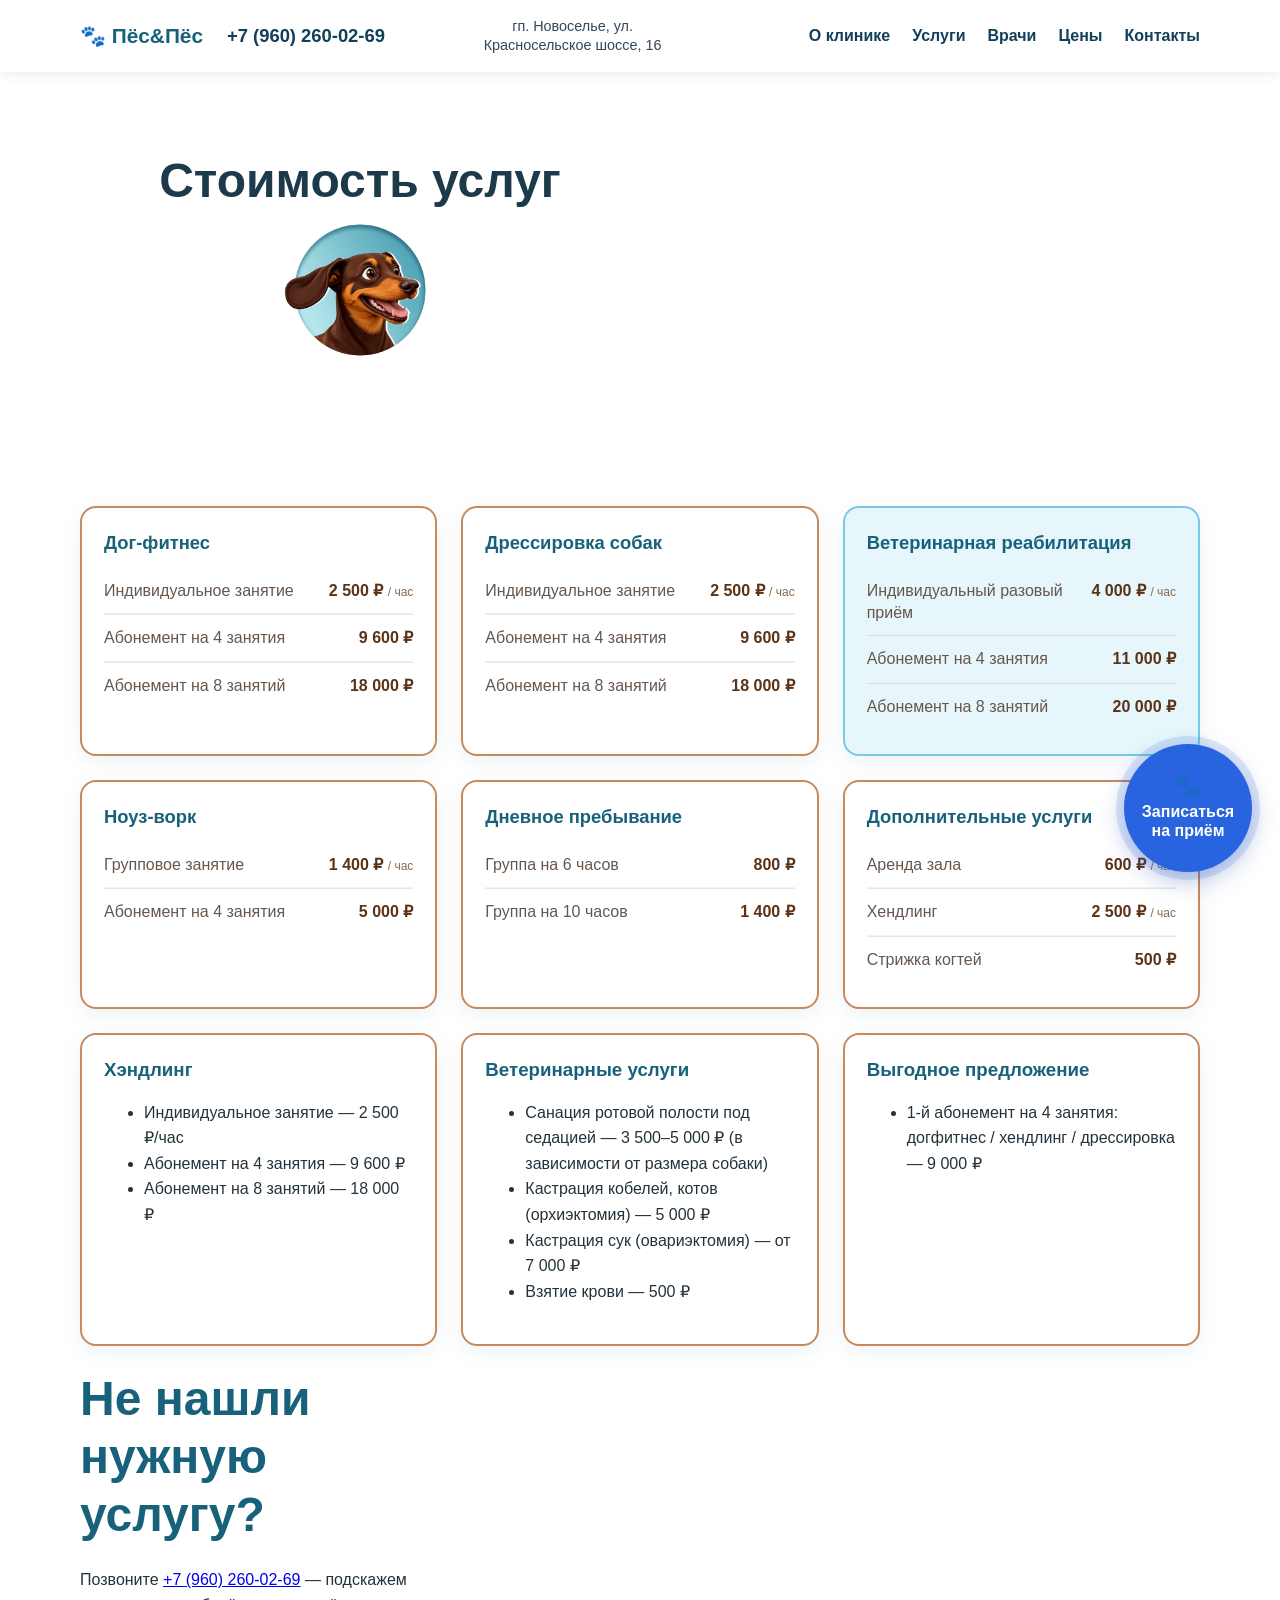
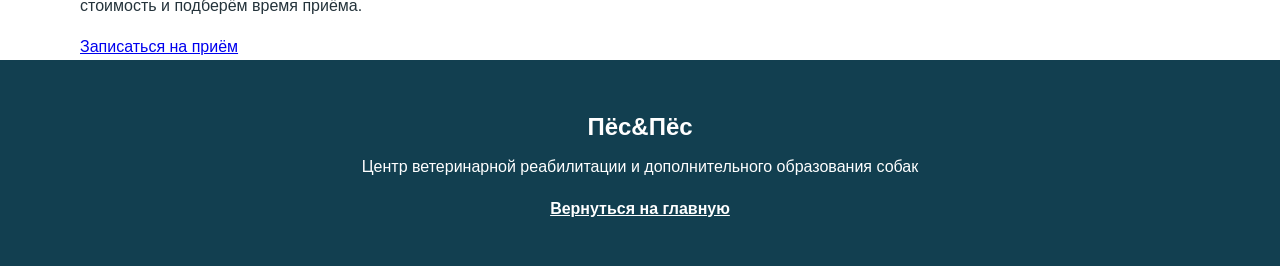
==== commit e19830dd: "Update prices.html" ====
--- a/prices.html
+++ b/prices.html
@@ -42,7 +42,7 @@
 
   <main>
   <section class="section prices-section">
-     <div class="prices-head">
+     <div class="prices-title">
   <h1 class="prices-title">Стоимость услуг</h1>
   <div class="prices-logo">
     <img src="logo-pes-pes.jpg" alt="Логотип Пёс&Пёс">
--- a/style.css
+++ b/style.css
@@ -1269,3 +1269,48 @@
 .price-item small {
   color: #8a6a4f;   /* чуть светлее для "/ час" */
 }
+/* Обёртка: заголовок и собака в одну строку, по центру */
+.prices-head {
+  display: flex;
+  align-items: center;
+  justify-content: center;
+  gap: 24px;
+  margin: 48px auto 40px;
+}
+
+/* Заголовок: увеличенный, тёмный */
+.prices-title {
+  font-size: 3rem;
+  font-weight: 800;
+  color: #1c3a4a;
+  margin: 0;
+}
+
+/* Круг с собакой */
+.prices-logo {
+  width: 160px;
+  height: 160px;
+  border-radius: 50%;
+  overflow: hidden;
+  flex-shrink: 0;
+  background: #d8f0f7;
+}
+
+/* Сама картинка внутри круга */
+.prices-logo img {
+  width: 100%;
+  height: 100%;
+  object-fit: cover;
+  display: block;
+}
+
+@media (max-width: 700px) {
+  .prices-head {
+    flex-direction: column;
+    gap: 16px;
+  }
+  .prices-title {
+    font-size: 2rem;
+    text-align: center;
+  }
+}
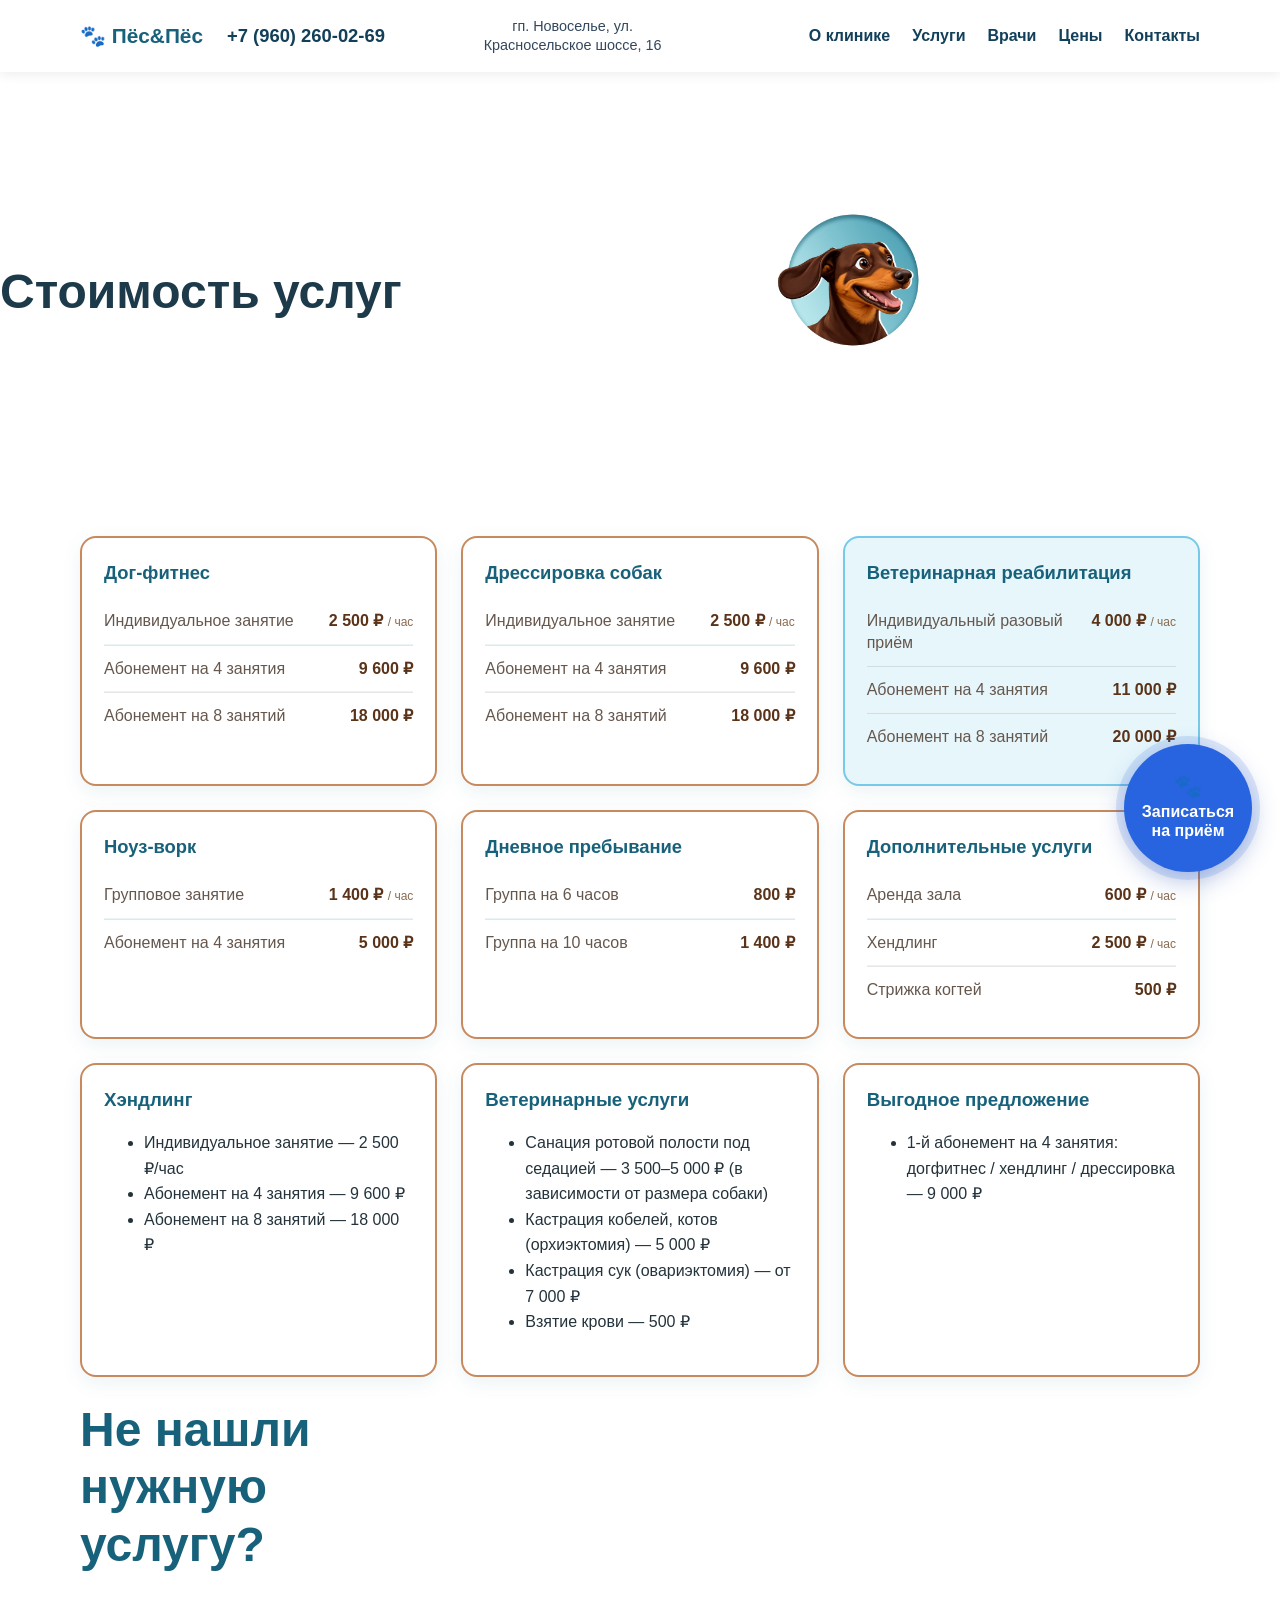
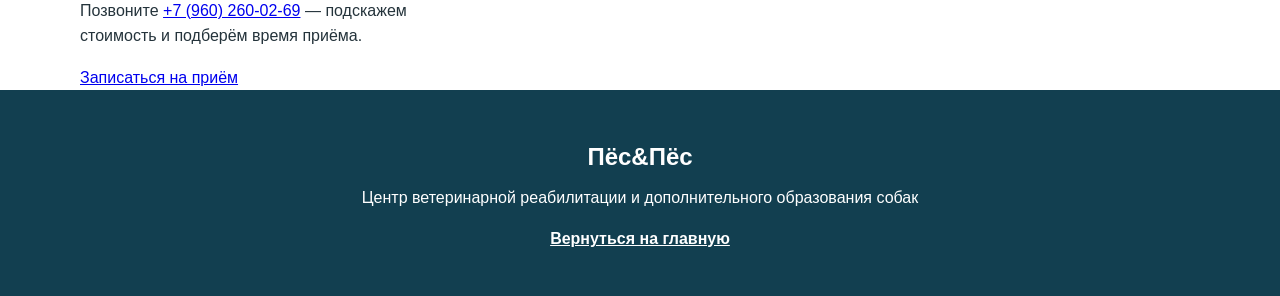
==== commit 512a9b30: "Update prices.html" ====
--- a/prices.html
+++ b/prices.html
@@ -42,7 +42,7 @@
 
   <main>
   <section class="section prices-section">
-     <div class="prices-title">
+     <div class="prices-head">
   <h1 class="prices-title">Стоимость услуг</h1>
   <div class="prices-logo">
     <img src="logo-pes-pes.jpg" alt="Логотип Пёс&Пёс">
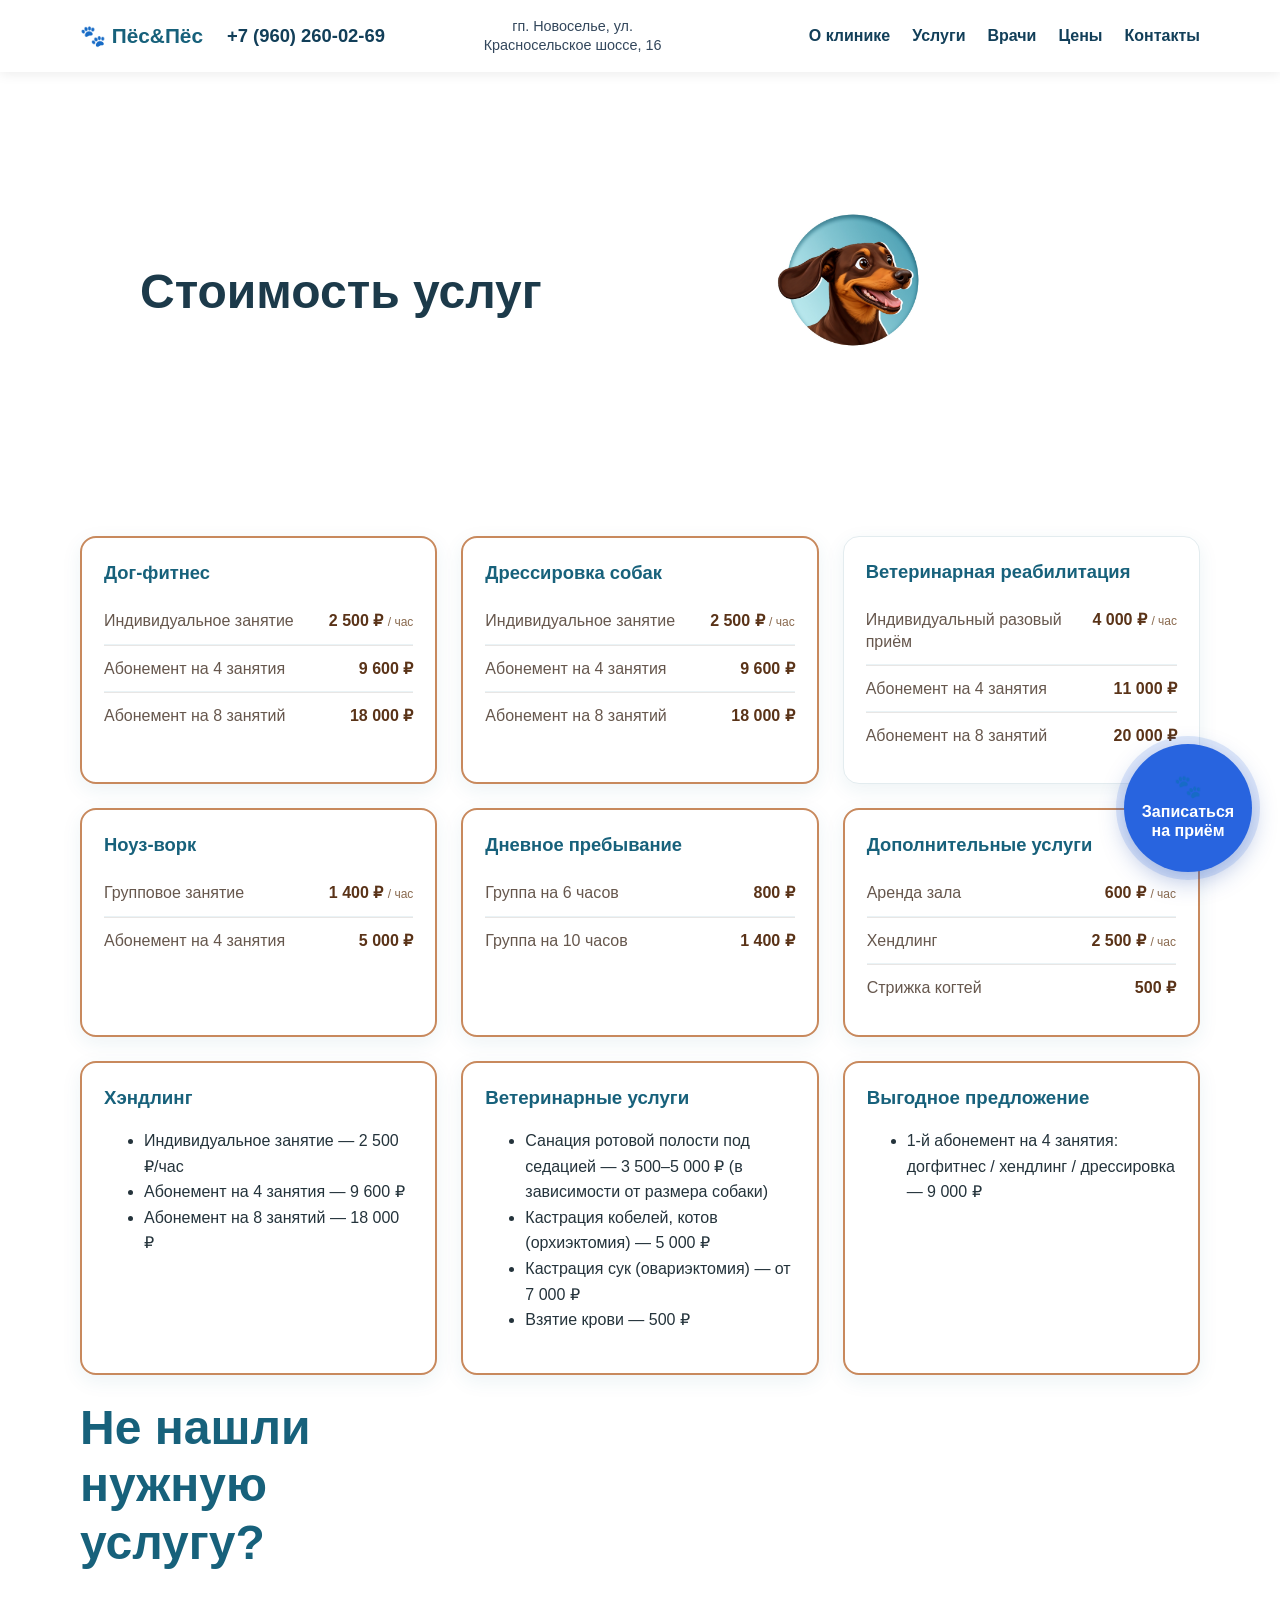
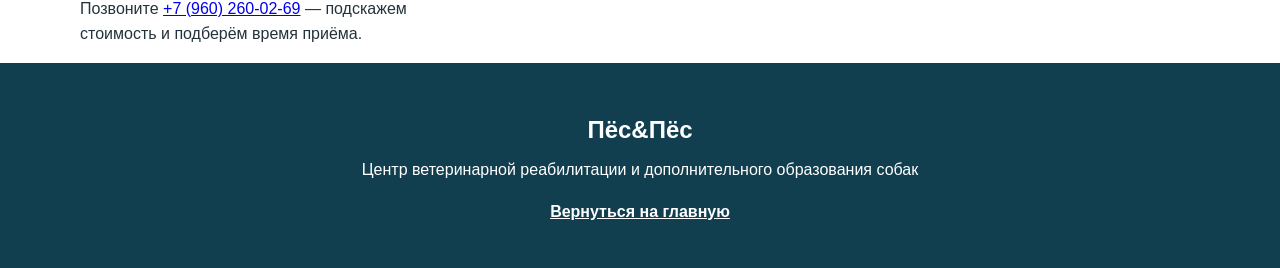
==== commit d4edbfaa: "Update prices.html" ====
--- a/prices.html
+++ b/prices.html
@@ -41,15 +41,15 @@
 </header>
 
   <main>
-  <section class="section prices-section">
-     <div class="prices-head">
-  <h1 class="prices-title">Стоимость услуг</h1>
-  <div class="prices-logo">
-    <img src="logo-pes-pes.jpg" alt="Логотип Пёс&Пёс">
-  </div>
-</div>
-
-  </section>
+<section class="section prices-section">
+  <div class="prices-head">
+    <h1 class="prices-title">Стоимость услуг</h1>
+    <div class="prices-logo">
+      <img src="logo-pes-pes.jpg" alt="Логотип Пёс&Пёс">
+    </div>
+  </div>
+</section>
+
 
       <div class="prices-cards">
 
@@ -208,8 +208,8 @@
     Позвоните <a href="tel:+79602600269">+7 (960) 260-02-69</a>
     — подскажем стоимость и подберём время приёма.
   </p>
-  <a class="price-help-button" href="#">Записаться на приём</a>
 </div>
+
   </section>
 </main>
 
--- a/style.css
+++ b/style.css
@@ -1314,3 +1314,38 @@
     text-align: center;
   }
 }
+.prices-head {
+  display: flex;
+  align-items: center;
+  justify-content: center;
+  gap: 24px;
+  margin: 48px auto 40px;
+  width: min(1000px, calc(100% - 40px));
+}
+
+.prices-title {
+  font-size: 3rem;
+  font-weight: 800;
+  color: #1c3a4a;
+  margin: 0;
+  text-align: center;
+}
+
+.prices-logo {
+  width: 160px;
+  height: 160px;
+  border-radius: 50%;
+  overflow: hidden;
+  flex-shrink: 0;
+}
+
+.prices-logo img {
+  width: 100%;
+  height: 100%;
+  object-fit: cover;
+  display: block;
+}
+.price-card-featured {
+  background: #ffffff;
+  border: 1px solid #e3ecef;
+}
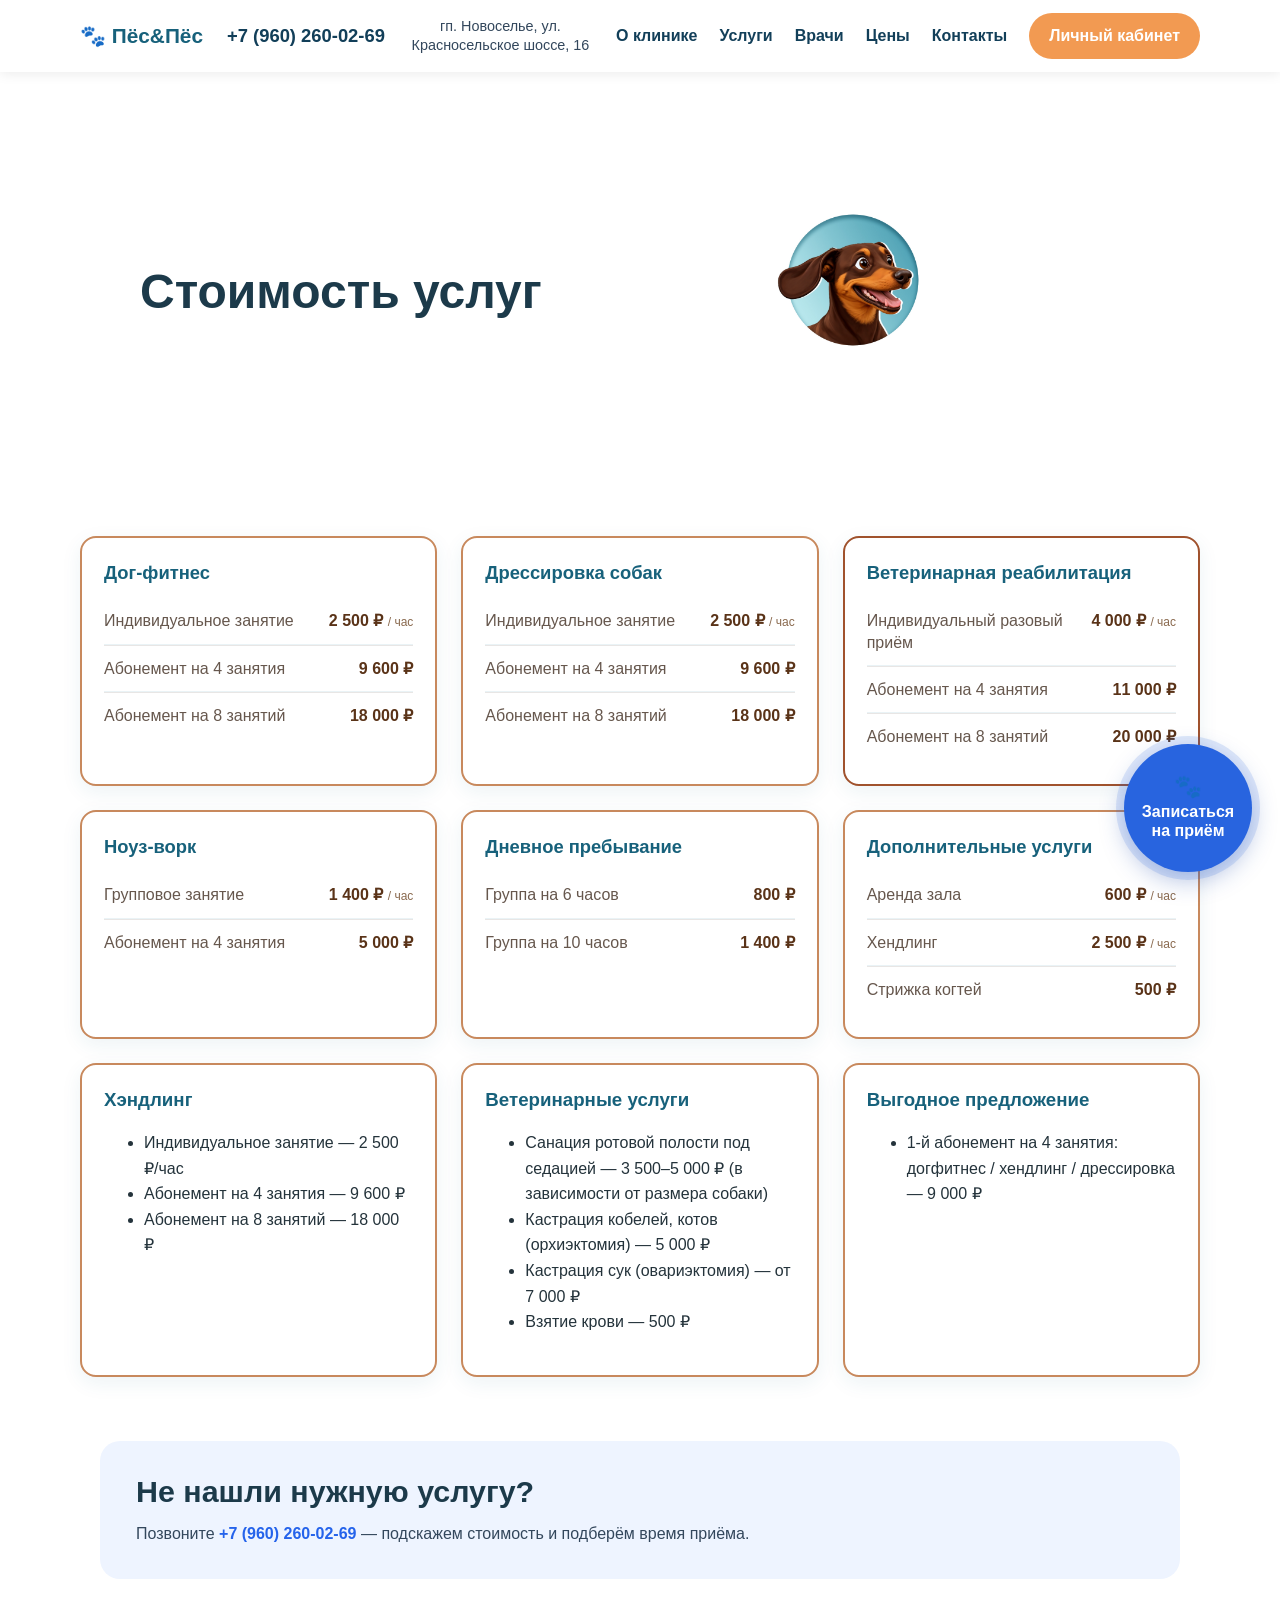
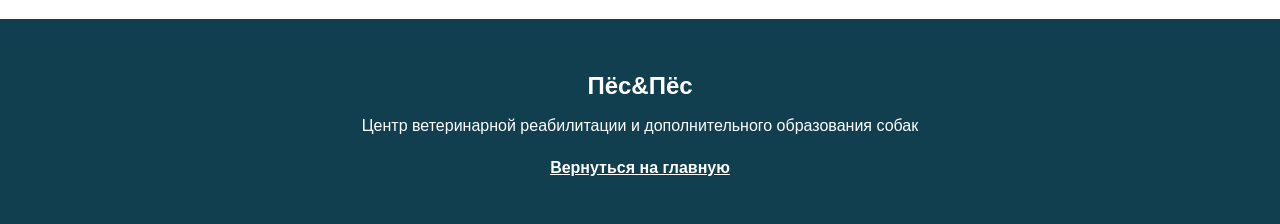
==== commit c369c41e: "Update prices.html" ====
--- a/prices.html
+++ b/prices.html
@@ -29,12 +29,13 @@
 >
   гп. Новоселье, ул. Красносельское шоссе, 16
 </a>
-        <nav class="main-nav">
+    <nav class="main-nav">
       <a href="index.html#about">О клинике</a>
       <a href="index.html#services">Услуги</a>
       <a href="index.html#doctors">Врачи</a>
       <a class="active" href="prices.html">Цены</a>
       <a href="index.html#contacts">Контакты</a>
+      <a class="account-button" href="https://rangostars.github.io/adminka/">Личный кабинет</a>
     </nav>
 
   </div>
--- a/style.css
+++ b/style.css
@@ -1274,78 +1274,158 @@
   display: flex;
   align-items: center;
   justify-content: center;
+  gap: 32px;
+  margin: 48px auto 40px;
+}
+
+/* Заголовок: увеличенный, тёмный */
+.prices-title {
+  font-size: 4rem;
+  font-weight: 800;
+  color: #1c3a4a;
+  margin: 0;
+}
+
+/* Круг с собакой */
+.prices-logo {
+  width: 240px;
+  height: 240px;
+  border-radius: 50%;
+  overflow: hidden;
+  flex-shrink: 0;
+  background: #d8f0f7;
+}
+
+/* Сама картинка внутри круга */
+.prices-logo img {
+  width: 100%;
+  height: 100%;
+  object-fit: cover;
+  display: block;
+}
+
+@media (max-width: 700px) {
+  .prices-head {
+    flex-direction: column;
+    gap: 16px;
+  }
+  .prices-title {
+    font-size: 2rem;
+    text-align: center;
+  }
+}
+.prices-head {
+  display: flex;
+  align-items: center;
+  justify-content: center;
   gap: 24px;
   margin: 48px auto 40px;
-}
-
-/* Заголовок: увеличенный, тёмный */
+  width: min(1000px, calc(100% - 40px));
+}
+
 .prices-title {
   font-size: 3rem;
   font-weight: 800;
   color: #1c3a4a;
   margin: 0;
-}
-
-/* Круг с собакой */
+  text-align: center;
+}
+
 .prices-logo {
   width: 160px;
   height: 160px;
   border-radius: 50%;
   overflow: hidden;
   flex-shrink: 0;
-  background: #d8f0f7;
-}
-
-/* Сама картинка внутри круга */
+}
+
 .prices-logo img {
   width: 100%;
   height: 100%;
   object-fit: cover;
   display: block;
 }
-
-@media (max-width: 700px) {
-  .prices-head {
-    flex-direction: column;
-    gap: 16px;
-  }
-  .prices-title {
-    font-size: 2rem;
-    text-align: center;
-  }
-}
-.prices-head {
-  display: flex;
-  align-items: center;
-  justify-content: center;
-  gap: 24px;
-  margin: 48px auto 40px;
-  width: min(1000px, calc(100% - 40px));
-}
-
-.prices-title {
-  font-size: 3rem;
-  font-weight: 800;
-  color: #1c3a4a;
-  margin: 0;
-  text-align: center;
-}
-
-.prices-logo {
-  width: 160px;
-  height: 160px;
-  border-radius: 50%;
-  overflow: hidden;
-  flex-shrink: 0;
-}
-
-.prices-logo img {
-  width: 100%;
-  height: 100%;
-  object-fit: cover;
-  display: block;
-}
 .price-card-featured {
   background: #ffffff;
   border: 1px solid #e3ecef;
 }
+.price-help {
+  background: #eef4ff;
+  border-radius: 20px;
+  padding: 32px 36px;
+  width: min(1120px, calc(100% - 40px));
+  margin: 40px auto;
+}
+
+.price-help h2 {
+  font-size: 1.9rem;
+  color: #1c3a4a;
+  margin: 0 0 12px;
+}
+
+.price-help p {
+  font-size: 1rem;
+  color: #33475c;
+  margin: 0;
+}
+
+.price-help a {
+  color: #2563eb;
+  font-weight: 700;
+  text-decoration: none;
+}
+
+.price-help a:hover {
+  text-decoration: underline;
+}
+/* Карточка «Не нашли нужную услугу?» растягивается на всю строку сетки */
+.prices-cards .price-help,
+.extra-prices-grid .price-help,
+.prices-grid .price-help {
+  grid-column: 1 / -1;
+}
+.price-card-featured {
+  border: 2px solid #a0522d;
+  background: #ffffff;
+}
+html {
+  cursor: url("paw.png") 8 8, auto;
+}
+.nav-link {
+  display: inline-block;
+  color: #555;
+  transition: color 0.2s ease, transform 0.2s ease;
+}
+
+.nav-link:hover {
+  color: orange;              /* оранжевый */
+  transform: translateY(-4px);/* приподняли */
+}
+/* Кнопка «Личный кабинет» в меню */
+.main-nav .account-button {
+  display: inline-flex;
+  align-items: center;
+  justify-content: center;
+  padding: 10px 20px;
+  border-radius: 999px;
+  background: var(--orange);
+  color: var(--white);
+  font-weight: 700;
+  text-decoration: none;
+  white-space: nowrap;
+  transition: background 0.2s ease, transform 0.2s ease;
+}
+
+.main-nav .account-button:hover {
+  background: #dc7e36;
+  color: var(--white);
+  transform: translateY(-2px);
+}
+
+/* Мобильная версия */
+@media (max-width: 760px) {
+  .main-nav .account-button {
+    padding: 8px 16px;
+    font-size: 0.9rem;
+  }
+}
